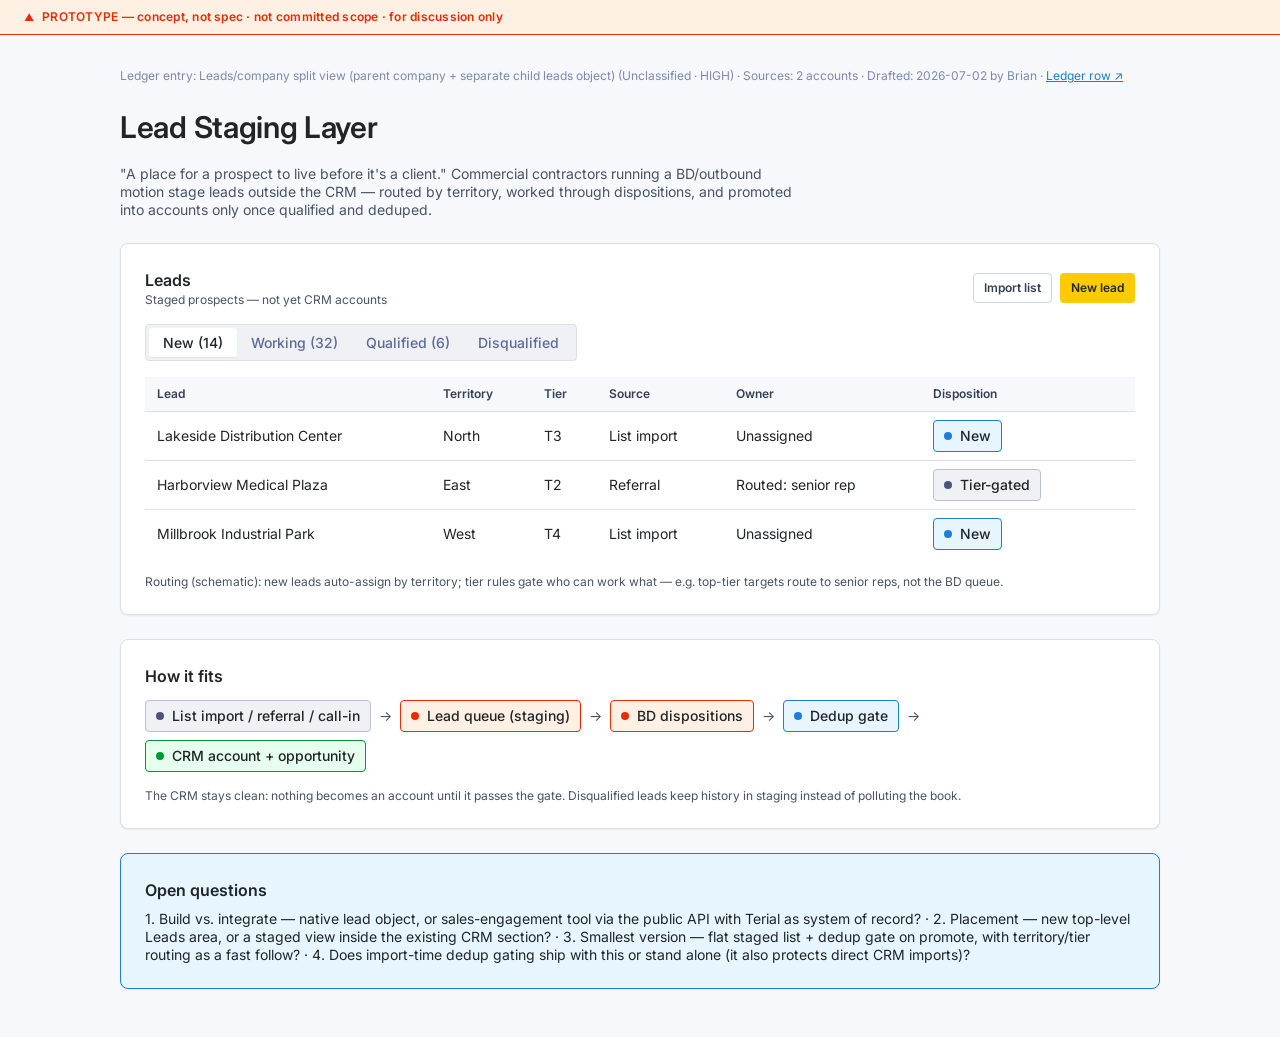
==== prototypes/lead-staging-layer.html @ ba7eb729 "Prototype: Lead staging layer (#150)" ====
<!DOCTYPE html>
<html lang="en">
<head>
  <meta charset="utf-8" />
  <meta name="viewport" content="width=device-width, initial-scale=1" />
  <title>Terial Prototype — Lead Staging Layer</title>
  <link rel="stylesheet" href="../terial-tokens.css" />
  <link rel="stylesheet" href="../workspace.css" />
</head>
<body>

  <div class="proto-banner">PROTOTYPE — concept, not spec · not committed scope · for discussion only</div>

  <div class="proto-page">

    <div class="proto-meta">
      Ledger entry: Leads/company split view (parent company + separate child leads object) (Unclassified · HIGH) ·
      Sources: 2 accounts ·
      Drafted: 2026-07-02 by Brian ·
      <a href="https://app.notion.com/p/36a6517f62da81c68347d7e34c98f6e0" target="_blank" rel="noopener">Ledger row ↗</a>
    </div>

    <h1 class="t-h3">Lead Staging Layer</h1>
    <p class="t-body-md" style="color: var(--color-text-tertiary); max-width: 680px;">
      "A place for a prospect to live before it's a client." Commercial contractors running a
      BD/outbound motion stage leads outside the CRM — routed by territory, worked through
      dispositions, and promoted into accounts only once qualified and deduped.
    </p>

    <!-- Lead queue — the staging surface, shown as a plausible CRM-area screen -->
    <div class="card card-padded" style="margin-top: var(--space-2xl);">
      <div style="display: flex; align-items: center; justify-content: space-between; flex-wrap: wrap; gap: var(--space-sm); margin-bottom: var(--space-xl);">
        <div>
          <div class="t-h5">Leads</div>
          <div class="t-body-sm" style="color: var(--color-text-tertiary);">Staged prospects — not yet CRM accounts</div>
        </div>
        <div style="display: flex; gap: var(--space-sm);">
          <button class="btn btn-secondary btn-sm">Import list</button>
          <button class="btn btn-primary btn-sm">New lead</button>
        </div>
      </div>

      <div class="tab-box" style="margin-bottom: var(--space-xl);">
        <button class="tab-box-item is-active" onclick="queue(this,'newq')">New (14)</button>
        <button class="tab-box-item" onclick="queue(this,'working')">Working (32)</button>
        <button class="tab-box-item" onclick="queue(this,'qualified')">Qualified (6)</button>
        <button class="tab-box-item" onclick="queue(this,'disqualified')">Disqualified</button>
      </div>

      <table class="table">
        <thead><tr><th>Lead</th><th>Territory</th><th>Tier</th><th>Source</th><th>Owner</th><th>Disposition</th><th></th></tr></thead>
        <tbody id="rows"></tbody>
      </table>

      <p class="t-body-sm" style="color: var(--color-text-tertiary); margin: var(--space-xl) 0 0;">
        Routing (schematic): new leads auto-assign by territory; tier rules gate who can work
        what — e.g. top-tier targets route to senior reps, not the BD queue.
      </p>
    </div>

    <!-- Promote flow — the dedup gate. Hidden until a Promote button is clicked. -->
    <div class="card card-padded" id="promoteCard" style="margin-top: var(--space-2xl); display: none; background: var(--color-info-bg); border-color: var(--color-info-fg);">
      <div class="t-h5" style="margin-bottom: var(--space-sm);">Promote to CRM — dedup check</div>
      <p class="t-body-md" style="margin: 0 0 var(--space-xl);">
        Promoting <strong id="promoteName">—</strong>. One possible match found before anything
        touches the CRM:
      </p>
      <table class="table" style="margin-bottom: var(--space-xl);">
        <thead><tr><th>Possible match</th><th>Why flagged</th><th>Existing record</th></tr></thead>
        <tbody>
          <tr>
            <td>Riverton Office Campus LLC</td>
            <td>Same street address · similar name</td>
            <td><span class="badge badge-blue"><span>CRM account since 2024</span></span></td>
          </tr>
        </tbody>
      </table>
      <div style="display: flex; gap: var(--space-sm); flex-wrap: wrap;">
        <button class="btn btn-primary" onclick="closePromote()">Merge into existing account</button>
        <button class="btn btn-secondary" onclick="closePromote()">Create new account + opportunity</button>
        <button class="btn btn-ghost" onclick="closePromote()">Cancel</button>
      </div>
    </div>

    <!-- How it fits — one-line schematic flow -->
    <div class="card card-padded" style="margin-top: var(--space-2xl);">
      <div class="t-h5" style="margin-bottom: var(--space-lg);">How it fits</div>
      <div style="display: flex; flex-wrap: wrap; align-items: center; gap: var(--space-sm);">
        <span class="badge badge-gray"><span>List import / referral / call-in</span></span>
        <span class="t-body-md" style="color: var(--color-text-tertiary);">→</span>
        <span class="badge badge-orange"><span>Lead queue (staging)</span></span>
        <span class="t-body-md" style="color: var(--color-text-tertiary);">→</span>
        <span class="badge badge-orange"><span>BD dispositions</span></span>
        <span class="t-body-md" style="color: var(--color-text-tertiary);">→</span>
        <span class="badge badge-blue"><span>Dedup gate</span></span>
        <span class="t-body-md" style="color: var(--color-text-tertiary);">→</span>
        <span class="badge badge-green"><span>CRM account + opportunity</span></span>
      </div>
      <p class="t-body-sm" style="color: var(--color-text-tertiary); margin: var(--space-xl) 0 0;">
        The CRM stays clean: nothing becomes an account until it passes the gate. Disqualified
        leads keep history in staging instead of polluting the book.
      </p>
    </div>

    <!-- Open questions — the point of the artifact -->
    <div class="card card-padded" style="margin-top: var(--space-2xl); background: var(--color-info-bg); border-color: var(--color-info-fg);">
      <div class="t-h5" style="margin-bottom: var(--space-sm);">Open questions</div>
      <p class="t-body-md" style="margin: 0;">
        1. Build vs. integrate — native lead object, or sales-engagement tool via the public API
        with Terial as system of record? ·
        2. Placement — new top-level Leads area, or a staged view inside the existing CRM section? ·
        3. Smallest version — flat staged list + dedup gate on promote, with territory/tier routing
        as a fast follow? ·
        4. Does import-time dedup gating ship with this or stand alone (it also protects direct
        CRM imports)?
      </p>
    </div>

  </div>

  <script>
    var DATA = {
      newq: [
        ["Lakeside Distribution Center", "North", "T3", "List import", "Unassigned", '<span class="badge badge-blue"><span>New</span></span>', ""],
        ["Harborview Medical Plaza", "East", "T2", "Referral", "Routed: senior rep", '<span class="badge badge-gray"><span>Tier-gated</span></span>', ""],
        ["Millbrook Industrial Park", "West", "T4", "List import", "Unassigned", '<span class="badge badge-blue"><span>New</span></span>', ""]
      ],
      working: [
        ["Summit Business Park", "North", "T3", "List import", "D. Reyes", '<span class="badge badge-orange"><span>Contacted · 2 touches</span></span>', ""],
        ["Cedar Ridge Logistics", "West", "T4", "Cold call", "M. Chen", '<span class="badge badge-orange"><span>Callback 7/10</span></span>', ""],
        ["Fairview Retail Plaza", "East", "T3", "Referral", "D. Reyes", '<span class="badge badge-orange"><span>Left voicemail</span></span>', ""]
      ],
      qualified: [
        ["Riverton Office Campus", "East", "T3", "Referral", "D. Reyes", '<span class="badge badge-green"><span>Qualified</span></span>', '<button class="btn btn-primary btn-sm" onclick="promote(\'Riverton Office Campus\')">Promote to CRM</button>'],
        ["Stonebridge Corporate Center", "North", "T2", "Event", "Senior rep", '<span class="badge badge-green"><span>Qualified</span></span>', '<button class="btn btn-primary btn-sm" onclick="promote(\'Stonebridge Corporate Center\')">Promote to CRM</button>']
      ],
      disqualified: [
        ["Pinehurst Strip Mall", "West", "T4", "List import", "M. Chen", '<span class="badge badge-red"><span>Disqualified · out of footprint</span></span>', ""]
      ]
    };

    function render(key) {
      var tbody = document.getElementById("rows");
      tbody.innerHTML = DATA[key].map(function (r) {
        return "<tr><td>" + r[0] + "</td><td>" + r[1] + "</td><td>" + r[2] + "</td><td>" +
          r[3] + "</td><td>" + r[4] + "</td><td>" + r[5] + "</td><td>" + r[6] + "</td></tr>";
      }).join("");
    }

    function queue(el, key) {
      el.parentElement.querySelectorAll(".tab-box-item").forEach(function (t) { t.classList.remove("is-active"); });
      el.classList.add("is-active");
      closePromote();
      render(key);
    }

    function promote(name) {
      document.getElementById("promoteName").textContent = name;
      var card = document.getElementById("promoteCard");
      card.style.display = "block";
      card.scrollIntoView({ behavior: "smooth", block: "center" });
    }

    function closePromote() {
      document.getElementById("promoteCard").style.display = "none";
    }

    render("newq");
  </script>
</body>
</html>
---- terial-tokens.css ----
/* ============================================================
   Terial Design System — Tokens
   Source: Figma "Product Design reference - George"
   File: OvT8RcesRNvE4taAP6ldP6
   Use: import this file to inherit the Terial visual system.

   VENDORED COPY — canonical source:
   https://h12312315.github.io/terial-ai/terial-tokens.css
   Re-sync from the URL above if the design team updates it.
   Vendored 2026-07-02 (#150 Session 1). Do not hand-edit here;
   workspace-specific styles live in workspace.css.
   ============================================================ */

@import url('https://fonts.googleapis.com/css2?family=Inter:wght@400;500;600;700&display=swap');

:root {
  /* ---------- Brand / Primary (Yellow) ---------- */
  --color-primary-0: #fff9db;
  --color-primary-1: #fff3bf;
  --color-primary-2: #ffec99;
  --color-primary-3: #ffe066;
  --color-primary-4: #ffd43b;
  --color-primary-5: #fcc419;
  --color-primary-6: #ffca00;
  --color-primary-7: #e3b400;
  --color-primary-8: #c69e00;
  --color-primary-9: #a98800;
  --color-primary: var(--color-primary-6);

  /* ---------- Gray scale (cool, slightly blue) ---------- */
  --color-gray-1: #f7f8fb;
  --color-gray-2: #eff1f5;
  --color-gray-3: #dcdfea;
  --color-gray-4: #b9c0d4;
  --color-gray-5: #7d89b0;
  --color-gray-6: #5d6b98;
  --color-gray-7: #4a5578;
  --color-gray-8: #272c4c;
  --color-gray-9: #212529;

  /* ---------- Green ---------- */
  --color-green-0: #e5feee;
  --color-green-1: #d3f9e0;
  --color-green-5: #16b364;
  --color-green-6: #099250;
  --color-green-7: #12b886;
  --color-green-8: #087443;
  --color-green-9: #00963c;

  /* ---------- Blue ---------- */
  --color-blue-0: #e7f5ff;
  --color-blue-1: #d0ebff;
  --color-blue-5: #339af0;
  --color-blue-7: #1c7ed6;
  --color-blue-9: #1864ab;
  --color-blue-dark-6: #155eef;

  /* ---------- Red (Deep Red) ---------- */
  --color-red-0: #ffeaec;
  --color-red-1: #ffd4d8;
  --color-red-7: #c91a25;
  --color-red-8: #b31220;
  --color-red-9: #b31220;

  /* ---------- Tomato / Orange ---------- */
  --color-tomato-0: #fff0e4;
  --color-orange-0: #fff0e4;
  --color-orange-1: #ffe0cc;
  --color-orange-7: #e8590c;
  --color-orange-9: #e62e05;
  --color-orange-dark-6: #e62e05;

  /* ---------- Base ---------- */
  --color-white: #ffffff;
  --color-black: #000000;

  /* ---------- Semantic text ---------- */
  --color-text-primary: var(--color-gray-9);     /* #212529 */
  --color-text-secondary: #344054;
  --color-text-tertiary: #475467;
  --color-text-on-primary: var(--color-gray-9);  /* yellow needs dark text */
  --color-text-disabled: #d0d5dd;

  /* ---------- Semantic background ---------- */
  --color-bg-page: var(--color-gray-1);
  --color-bg-surface: var(--color-white);
  --color-bg-muted: var(--color-gray-2);

  /* ---------- Semantic border ---------- */
  --color-border-default: var(--color-gray-3);
  --color-border-strong: var(--color-gray-4);
  --color-border-secondary-button: #d0d5dd;

  /* ---------- Semantic feedback ---------- */
  --color-success-bg: var(--color-green-0);
  --color-success-fg: var(--color-green-9);
  --color-info-bg: var(--color-blue-0);
  --color-info-fg: var(--color-blue-7);
  --color-danger-bg: var(--color-red-0);
  --color-danger-fg: var(--color-red-8);
  --color-warning-bg: var(--color-tomato-0);
  --color-warning-fg: var(--color-orange-dark-6);

  /* ============================================================
     Typography — Inter
     ============================================================ */
  --font-family-base: 'Inter', -apple-system, BlinkMacSystemFont,
    'Segoe UI', Roboto, sans-serif;

  --font-weight-regular: 400;
  --font-weight-medium: 500;
  --font-weight-semibold: 600;

  /* Title scale */
  --font-h3-size: 30px;     --font-h3-line: 36px;   --font-h3-weight: 600;
  --font-h4-size: 20px;     --font-h4-line: 32px;   --font-h4-weight: 600;
  --font-h5-size: 16px;     --font-h5-line: 24px;   --font-h5-weight: 600;

  /* Body — medium / semibold */
  --font-body-md-semi-size: 14px;  --font-body-md-semi-line: 18px;  --font-body-md-semi-weight: 500;
  --font-body-xl-semi-size: 18px;  --font-body-xl-semi-line: 22px;  --font-body-xl-semi-weight: 500;

  /* Body — regular */
  --font-body-lg-size: 16px; --font-body-lg-line: 20px; --font-body-lg-weight: 400;
  --font-body-md-size: 14px; --font-body-md-line: 18px; --font-body-md-weight: 400;
  --font-body-sm-size: 12px; --font-body-sm-line: 16px; --font-body-sm-weight: 400;

  /* Button */
  --font-button-md-size: 14px; --font-button-md-line: 18px; --font-button-md-weight: 600;
  --font-button-sm-size: 12px; --font-button-sm-line: 16px; --font-button-sm-weight: 600;

  /* ============================================================
     Spacing
     ============================================================ */
  --space-xxs: 2px;
  --space-xs: 4px;
  --space-sm: 8px;
  --space-md: 8px;
  --space-lg: 12px;
  --space-xl: 16px;
  --space-2xl: 24px;
  --space-3xl: 32px;
  --space-6xl: 48px;

  /* ============================================================
     Radius
     ============================================================ */
  --radius-none: 0;
  --radius-sm: 4px;     /* inputs, badges, buttons, cards */
  --radius-md: 8px;
  --radius-lg: 12px;
  --radius-pill: 800px; /* switches */

  /* ============================================================
     Shadows
     ============================================================ */
  --shadow-sm: 0 1px 2px rgba(16, 24, 40, 0.06);
  --shadow-md: 0 16px 32px -12px rgba(7, 26, 110, 0.08); /* Figma "Shadow - Medium" */
  --shadow-lg: 0 24px 48px -12px rgba(7, 26, 110, 0.12);

  /* ============================================================
     Component sizing
     ============================================================ */
  --button-padding-x-lg: 12px;
  --button-padding-y-lg: 8px;
  --button-gap: 8px;

  --input-padding-x: 12px;
  --input-gap: 8px;
  --input-radius: var(--radius-sm);

  --table-cell-padding-x: 12px;
  --table-cell-padding-y: 8px;

  --tab-padding-x: 16px;
  --tab-padding-y: 12px;
  --tab-radius: var(--radius-sm);

  --checkbox-size: 20px;
  --checkbox-radius: var(--radius-sm);

  --switch-width: 40px;
  --switch-height: 20px;
  --switch-circle: 14px;
}

/* ============================================================
   Base reset / page defaults
   ============================================================ */
html {
  -webkit-text-size-adjust: 100%;
  -webkit-font-smoothing: antialiased;
  -moz-osx-font-smoothing: grayscale;
}

body {
  margin: 0;
  font-family: var(--font-family-base);
  font-size: var(--font-body-md-size);
  line-height: var(--font-body-md-line);
  color: var(--color-text-primary);
  background: var(--color-bg-page);
}

/* ============================================================
   Typography helper classes
   ============================================================ */
.t-h3 { font-size: var(--font-h3-size); line-height: var(--font-h3-line); font-weight: var(--font-h3-weight); letter-spacing: -0.01em; }
.t-h4 { font-size: var(--font-h4-size); line-height: var(--font-h4-line); font-weight: var(--font-h4-weight); }
.t-h5 { font-size: var(--font-h5-size); line-height: var(--font-h5-line); font-weight: var(--font-h5-weight); }

.t-body-xl-semi { font-size: var(--font-body-xl-semi-size); line-height: var(--font-body-xl-semi-line); font-weight: var(--font-body-xl-semi-weight); }
.t-body-md-semi { font-size: var(--font-body-md-semi-size); line-height: var(--font-body-md-semi-line); font-weight: var(--font-body-md-semi-weight); }

.t-body-lg { font-size: var(--font-body-lg-size); line-height: var(--font-body-lg-line); font-weight: var(--font-body-lg-weight); }
.t-body-md { font-size: var(--font-body-md-size); line-height: var(--font-body-md-line); font-weight: var(--font-body-md-weight); }
.t-body-sm { font-size: var(--font-body-sm-size); line-height: var(--font-body-sm-line); font-weight: var(--font-body-sm-weight); }

/* ============================================================
   Component classes — copy these into prototypes
   ============================================================ */

/* Buttons */
.btn {
  display: inline-flex;
  align-items: center;
  gap: var(--button-gap);
  padding: var(--button-padding-y-lg) var(--button-padding-x-lg);
  font-family: var(--font-family-base);
  font-size: var(--font-button-md-size);
  line-height: var(--font-button-md-line);
  font-weight: var(--font-button-md-weight);
  border-radius: var(--radius-sm);
  border: 1px solid transparent;
  cursor: pointer;
  transition: filter 0.15s ease, background 0.15s ease;
  white-space: nowrap;
}
.btn:hover { filter: brightness(0.96); }
.btn:active { filter: brightness(0.92); }

.btn-primary {
  background: var(--color-primary-6);
  color: var(--color-text-on-primary);
}
.btn-secondary {
  background: var(--color-white);
  color: var(--color-text-secondary);
  border-color: var(--color-border-secondary-button);
}
.btn-dark {
  background: var(--color-gray-9);
  color: var(--color-white);
}
.btn-ghost {
  background: transparent;
  color: var(--color-text-secondary);
  border-color: transparent;
}
.btn-ghost:hover { background: var(--color-gray-2); }

.btn-sm {
  padding: 6px 10px;
  font-size: var(--font-button-sm-size);
  line-height: var(--font-button-sm-line);
}

/* Badges */
.badge {
  display: inline-flex;
  align-items: center;
  gap: var(--space-sm);
  padding: 6px 10px;
  border: 1px solid;
  border-radius: var(--radius-sm);
  font-size: var(--font-body-md-semi-size);
  line-height: var(--font-body-md-semi-line);
  font-weight: var(--font-body-md-semi-weight);
  color: var(--color-text-primary);
}
.badge::before {
  content: "";
  display: block;
  width: 8px; height: 8px;
  border-radius: 50%;
  background: currentColor;
}
.badge-green   { background: var(--color-success-bg); border-color: var(--color-success-fg); color: var(--color-success-fg); }
.badge-blue    { background: var(--color-info-bg);    border-color: var(--color-info-fg);    color: var(--color-info-fg); }
.badge-red     { background: var(--color-danger-bg);  border-color: var(--color-danger-fg);  color: var(--color-danger-fg); }
.badge-orange  { background: var(--color-warning-bg); border-color: var(--color-warning-fg); color: var(--color-warning-fg); }
.badge-gray    { background: var(--color-gray-2);     border-color: var(--color-gray-4);     color: var(--color-gray-7); }

/* Badge text uses currentColor for the dot, but body text should be dark */
.badge > span { color: var(--color-text-primary); }

/* Cards */
.card {
  background: var(--color-bg-surface);
  border: 1px solid var(--color-border-default);
  border-radius: var(--radius-md);
  box-shadow: var(--shadow-sm);
}
.card-padded { padding: var(--space-2xl); }

/* Inputs */
.input {
  display: block;
  width: 100%;
  box-sizing: border-box;
  padding: var(--button-padding-y-lg) var(--input-padding-x);
  font-family: var(--font-family-base);
  font-size: var(--font-body-md-size);
  line-height: var(--font-body-md-line);
  color: var(--color-text-primary);
  background: var(--color-white);
  border: 1px solid var(--color-border-default);
  border-radius: var(--input-radius);
  outline: none;
  transition: border-color 0.15s ease, box-shadow 0.15s ease;
}
.input::placeholder { color: var(--color-gray-5); }
.input:focus {
  border-color: var(--color-blue-7);
  box-shadow: 0 0 0 3px rgba(28, 126, 214, 0.15);
}

.label {
  display: block;
  margin-bottom: var(--space-xs);
  font-size: var(--font-body-md-size);
  line-height: var(--font-body-md-line);
  font-weight: var(--font-weight-medium);
  color: var(--color-text-secondary);
}

/* Tabs */
.tabs {
  display: flex;
  gap: 0;
  border-bottom: 1px solid var(--color-border-default);
}
.tab {
  padding: var(--tab-padding-y) var(--tab-padding-x);
  font-family: var(--font-family-base);
  font-size: var(--font-button-md-size);
  line-height: var(--font-button-md-line);
  font-weight: var(--font-button-md-weight);
  color: var(--color-gray-6);
  background: transparent;
  border: none;
  border-bottom: 2px solid transparent;
  cursor: pointer;
  margin-bottom: -1px;
}
.tab:hover { color: var(--color-text-primary); }
.tab.is-active {
  color: var(--color-text-primary);
  border-bottom-color: var(--color-primary-6);
}

/* Tab Box */
.tab-box {
  display: inline-flex;
  padding: 3px;
  background: var(--color-gray-2);
  border: 1px solid var(--color-border-default);
  border-radius: var(--radius-sm);
}
.tab-box-item {
  padding: 6px 14px;
  font-family: var(--font-family-base);
  font-size: var(--font-body-md-size);
  font-weight: var(--font-weight-medium);
  color: var(--color-gray-6);
  background: none;
  border: none;
  border-radius: 3px;
  cursor: pointer;
  display: inline-flex;
  align-items: center;
  gap: 6px;
}
.tab-box-item:hover {
  color: var(--color-text-secondary);
}
.tab-box-item.is-active {
  background: var(--color-white);
  color: var(--color-text-primary);
  box-shadow: var(--shadow-sm);
}

/* Breadcrumb */
.breadcrumb {
  display: flex;
  align-items: center;
  gap: 6px;
  font-size: var(--font-body-sm-size);
  color: var(--color-text-tertiary);
}
.breadcrumb a {
  color: var(--color-blue-7);
  text-decoration: underline;
  cursor: pointer;
}
.breadcrumb a:hover {
  color: var(--color-blue-8, #1a56db);
}
.breadcrumb-sep {
  color: var(--color-text-tertiary);
  display: inline-flex;
  align-items: center;
}
.breadcrumb > span:last-child {
  color: var(--color-text-secondary);
  font-weight: var(--font-weight-medium);
}
.breadcrumb-chevron .breadcrumb-sep {
  color: var(--color-gray-4);
}

/* Table */
.table {
  width: 100%;
  border-collapse: collapse;
  background: var(--color-white);
  font-size: var(--font-body-md-size);
}
.table th, .table td {
  padding: var(--table-cell-padding-y) var(--table-cell-padding-x);
  text-align: left;
  border-bottom: 1px solid var(--color-border-default);
}
.table th {
  font-weight: var(--font-weight-semibold);
  color: var(--color-text-secondary);
  background: var(--color-gray-1);
  font-size: var(--font-body-sm-size);
  text-transform: none;
}
.table tr:last-child td { border-bottom: none; }

/* Switch */
.switch {
  position: relative;
  display: inline-block;
  width: var(--switch-width);
  height: var(--switch-height);
}
.switch input { display: none; }
.switch-track {
  position: absolute; inset: 0;
  background: var(--color-gray-2);
  border: 1px solid var(--color-gray-3);
  border-radius: var(--radius-pill);
  transition: background 0.2s ease;
}
.switch-thumb {
  position: absolute;
  top: 50%; left: 3px;
  transform: translateY(-50%);
  width: var(--switch-circle); height: var(--switch-circle);
  background: var(--color-white);
  border-radius: 50%;
  box-shadow: 0 1px 2px rgba(16,24,40,0.2);
  transition: left 0.2s ease;
}
.switch input:checked + .switch-track { background: var(--color-primary-6); border-color: var(--color-primary-6); }
.switch input:checked + .switch-track + .switch-thumb { left: calc(var(--switch-width) - var(--switch-circle) - 3px); }

/* Checkbox */
.checkbox {
  appearance: none;
  -webkit-appearance: none;
  width: var(--checkbox-size);
  height: var(--checkbox-size);
  border: 1px solid var(--color-gray-4);
  border-radius: var(--checkbox-radius);
  background: var(--color-white);
  cursor: pointer;
  position: relative;
  vertical-align: middle;
}
.checkbox:checked {
  background: var(--color-gray-9);
  border-color: var(--color-gray-9);
}
.checkbox:checked::after {
  content: "";
  position: absolute;
  left: 6px; top: 2px;
  width: 5px; height: 10px;
  border: solid var(--color-white);
  border-width: 0 2px 2px 0;
  transform: rotate(45deg);
}
---- workspace.css ----
/* ============================================================
   Terial Prototype Workspace — shell + shared prototype chrome
   (Layout only. All visual tokens come from terial-tokens.css.)
   ============================================================ */

/* ---------- Workspace shell (index.html) ---------- */
.ws-layout {
  display: flex;
  height: 100vh;
  overflow: hidden;
}

.ws-sidebar {
  width: 248px;
  flex-shrink: 0;
  display: flex;
  flex-direction: column;
  background: var(--color-bg-surface);
  border-right: 1px solid var(--color-border-default);
}

.ws-brand {
  display: flex;
  align-items: center;
  gap: var(--space-sm);
  padding: var(--space-xl);
  border-bottom: 1px solid var(--color-border-default);
}
.ws-brand-mark {
  width: 28px; height: 28px;
  display: inline-flex;
  align-items: center;
  justify-content: center;
  background: var(--color-primary-6);
  color: var(--color-gray-9);
  border-radius: var(--radius-sm);
  font-weight: var(--font-weight-semibold);
  font-size: 15px;
}
.ws-brand-name { font-weight: var(--font-weight-semibold); font-size: var(--font-h5-size); }
.ws-brand-name span { color: var(--color-gray-5); font-weight: var(--font-weight-regular); }

.ws-nav {
  flex: 1;
  overflow-y: auto;
  padding: var(--space-lg) var(--space-sm);
}
.ws-nav details { margin-bottom: var(--space-xs); }
.ws-nav summary {
  cursor: pointer;
  list-style: none;
  padding: 6px 10px;
  border-radius: var(--radius-sm);
  font-size: var(--font-body-md-size);
  font-weight: var(--font-weight-semibold);
  color: var(--color-text-secondary);
  user-select: none;
}
.ws-nav summary::before { content: "▸ "; color: var(--color-gray-4); }
.ws-nav details[open] > summary::before { content: "▾ "; }
.ws-nav summary:hover { background: var(--color-gray-2); }
.ws-nav a {
  display: block;
  padding: 5px 10px 5px 26px;
  border-radius: var(--radius-sm);
  font-size: var(--font-body-md-size);
  color: var(--color-gray-6);
  text-decoration: none;
}
.ws-nav a:hover { background: var(--color-gray-2); color: var(--color-text-primary); }
.ws-nav a.is-active {
  background: var(--color-primary-0);
  color: var(--color-text-primary);
  font-weight: var(--font-weight-medium);
}
.ws-nav-empty {
  padding: 5px 10px 5px 26px;
  font-size: var(--font-body-sm-size);
  color: var(--color-gray-4);
  font-style: italic;
}

.ws-footer {
  padding: var(--space-lg) var(--space-xl);
  border-top: 1px solid var(--color-border-default);
  font-size: var(--font-body-sm-size);
  color: var(--color-gray-5);
}

.ws-main { flex: 1; display: flex; flex-direction: column; min-width: 0; }

.ws-topbar {
  display: flex;
  align-items: center;
  justify-content: space-between;
  gap: var(--space-xl);
  padding: var(--space-lg) var(--space-2xl);
  background: var(--color-bg-surface);
  border-bottom: 1px solid var(--color-border-default);
}
.ws-crumb { font-size: var(--font-body-md-size); color: var(--color-text-tertiary); }
.ws-crumb strong { color: var(--color-text-primary); font-weight: var(--font-weight-semibold); }
.ws-open-tab {
  font-size: var(--font-body-sm-size);
  color: var(--color-blue-7);
  text-decoration: none;
  white-space: nowrap;
}
.ws-open-tab:hover { text-decoration: underline; }

.ws-frame { flex: 1; border: none; width: 100%; background: var(--color-bg-page); }

/* ---------- Shared prototype chrome (every prototype page) ---------- */

/* Mandatory banner — every prototype carries this. Hard rule (#150). */
.proto-banner {
  display: flex;
  align-items: center;
  gap: var(--space-sm);
  padding: var(--space-sm) var(--space-2xl);
  background: var(--color-warning-bg);
  border-bottom: 1px solid var(--color-warning-fg);
  color: var(--color-warning-fg);
  font-size: var(--font-body-sm-size);
  font-weight: var(--font-weight-semibold);
  letter-spacing: 0.02em;
}
.proto-banner::before { content: "▲"; font-size: 10px; }

.proto-page {
  max-width: 1040px;
  margin: 0 auto;
  padding: var(--space-3xl) var(--space-2xl) var(--space-6xl);
}
.proto-meta {
  margin-bottom: var(--space-2xl);
  font-size: var(--font-body-sm-size);
  color: var(--color-gray-5);
}
.proto-meta a { color: var(--color-blue-7); }
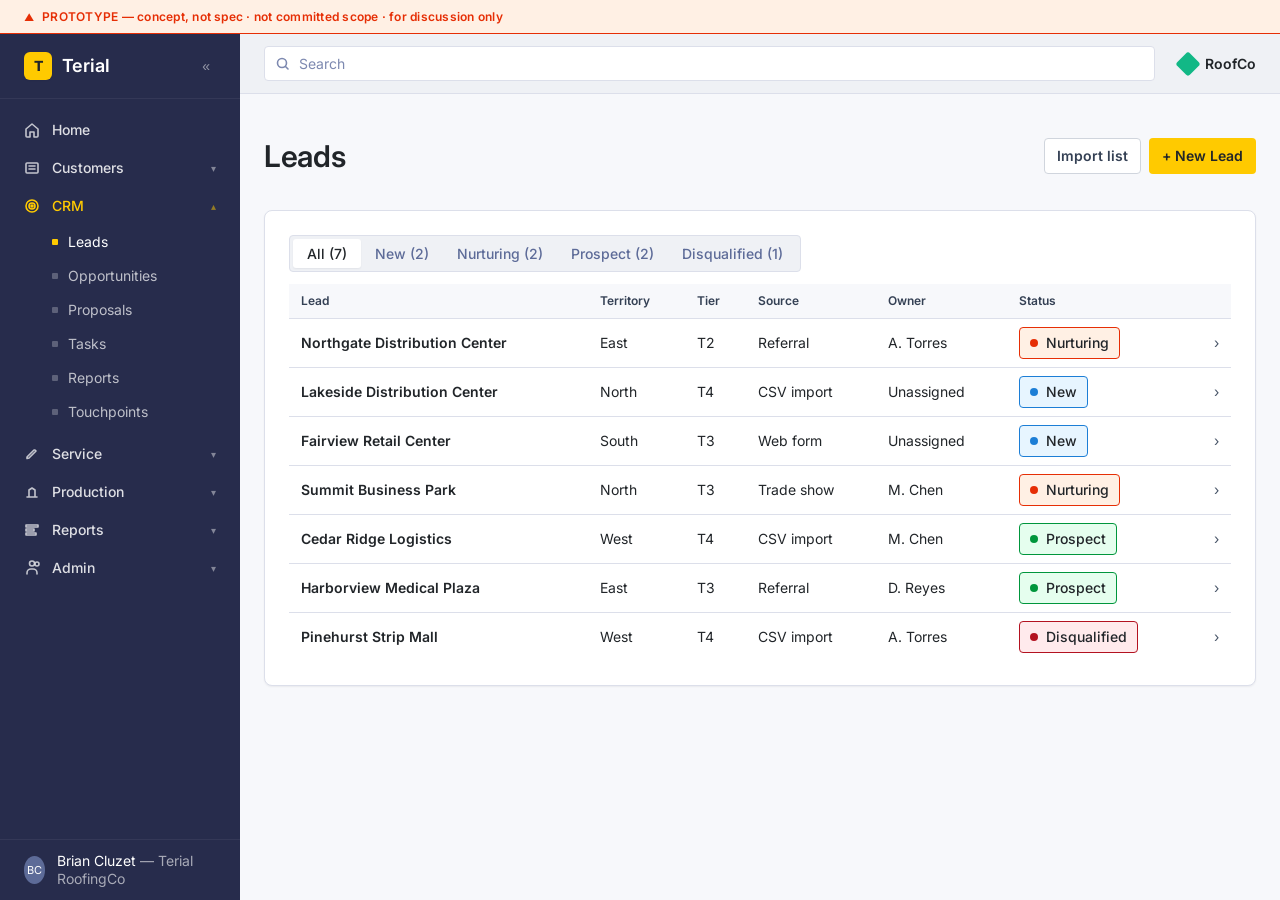
==== commit d4ee596f: "Lead-staging: map fields to Terial schema, native statuses, Notes (#150)" ====
--- a/prototypes/lead-staging-layer.html
+++ b/prototypes/lead-staging-layer.html
@@ -3,169 +3,704 @@
 <head>
   <meta charset="utf-8" />
   <meta name="viewport" content="width=device-width, initial-scale=1" />
+  <!-- Built from _template-app.html (app-shell template). Chrome is
+       vendored from George's canon — do not modify beyond nav active
+       states. Concept: lead staging layer (Ledger: Leads/company
+       split view). Rebuilt in-shell 2026-07-02. -->
   <title>Terial Prototype — Lead Staging Layer</title>
   <link rel="stylesheet" href="../terial-tokens.css" />
-  <link rel="stylesheet" href="../workspace.css" />
+  <link rel="stylesheet" href="../appshell.css" />
+  <script src="../appshell.js" defer></script>
 </head>
 <body>
 
+  <!-- MANDATORY on every prototype. Hard rule (#150): prevents a
+       concept sketch being read as committed scope. Do not remove. -->
   <div class="proto-banner">PROTOTYPE — concept, not spec · not committed scope · for discussion only</div>
 
-  <div class="proto-page">
-
-    <div class="proto-meta">
-      Ledger entry: Leads/company split view (parent company + separate child leads object) (Unclassified · HIGH) ·
-      Sources: 2 accounts ·
-      Drafted: 2026-07-02 by Brian ·
-      <a href="https://app.notion.com/p/36a6517f62da81c68347d7e34c98f6e0" target="_blank" rel="noopener">Ledger row ↗</a>
+  <!-- ============================================================ -->
+  <!-- App sidebar — George's markup verbatim (crm-ai-1 + the      -->
+  <!-- Reports section from bi-4). ACTIVE-STATE HOW-TO:            -->
+  <!--   section: add class "is-section-active" to the .nav-row,   -->
+  <!--     remove style="display:none" from its .nav-children,     -->
+  <!--     and flip its caret to ▴                                 -->
+  <!--   sub-item: add class "is-active" to the .nav-child         -->
+  <!-- appshell.js makes every row with children expandable.       -->
+  <!-- ============================================================ -->
+  <aside class="app-sidebar">
+    <div class="app-brand">
+      <div class="mark">
+        <div class="glyph">T</div>
+        <div class="name">Terial</div>
+      </div>
+      <button class="collapse" title="Collapse">«</button>
     </div>
 
-    <h1 class="t-h3">Lead Staging Layer</h1>
-    <p class="t-body-md" style="color: var(--color-text-tertiary); max-width: 680px;">
-      "A place for a prospect to live before it's a client." Commercial contractors running a
-      BD/outbound motion stage leads outside the CRM — routed by territory, worked through
-      dispositions, and promoted into accounts only once qualified and deduped.
-    </p>
-
-    <!-- Lead queue — the staging surface, shown as a plausible CRM-area screen -->
-    <div class="card card-padded" style="margin-top: var(--space-2xl);">
-      <div style="display: flex; align-items: center; justify-content: space-between; flex-wrap: wrap; gap: var(--space-sm); margin-bottom: var(--space-xl);">
-        <div>
-          <div class="t-h5">Leads</div>
-          <div class="t-body-sm" style="color: var(--color-text-tertiary);">Staged prospects — not yet CRM accounts</div>
+    <nav class="app-nav">
+      <div class="nav-row">
+        <span class="icon"><svg viewBox="0 0 16 16"><path d="M2 7l6-5 6 5v7a1 1 0 0 1-1 1h-3v-5H6v5H3a1 1 0 0 1-1-1z"/></svg></span>
+        Home
+      </div>
+
+      <div class="nav-row">
+        <span class="icon"><svg viewBox="0 0 16 16"><rect x="2" y="3" width="12" height="10" rx="1"/><path d="M5 6h6M5 9h6"/></svg></span>
+        Customers
+        <span class="caret">▾</span>
+      </div>
+
+      <div class="nav-row is-section-active" id="nav-crm-toggle">
+        <span class="icon"><svg viewBox="0 0 16 16"><circle cx="8" cy="8" r="6"/><circle cx="8" cy="8" r="3"/><circle cx="8" cy="8" r="1" fill="currentColor"/></svg></span>
+        CRM
+        <span class="caret" id="crm-caret">▴</span>
+      </div>
+      <div class="nav-children" id="nav-crm-children">
+        <div class="nav-child is-active">Leads</div>
+        <div class="nav-child">Opportunities</div>
+        <div class="nav-child">Proposals</div>
+        <div class="nav-child">Tasks</div>
+        <div class="nav-child">Reports</div>
+        <div class="nav-child">Touchpoints</div>
+      </div>
+
+      <div class="nav-row">
+        <span class="icon"><svg viewBox="0 0 16 16"><path d="M11 4l1 1-7 7-2 .5L3 11l7-7z"/></svg></span>
+        Service
+        <span class="caret">▾</span>
+      </div>
+      <div class="nav-row">
+        <span class="icon"><svg viewBox="0 0 16 16"><path d="M3 13h10M5 13V6l3-2 3 2v7"/></svg></span>
+        Production
+        <span class="caret">▾</span>
+      </div>
+
+      <div class="nav-row" id="nav-reports-toggle">
+        <span class="icon"><svg viewBox="0 0 16 16"><path d="M2 3h12v2H2zM2 7h8v2H2zM2 11h10v2H2z"/></svg></span>
+        Reports
+        <span class="caret" id="reports-caret">▾</span>
+      </div>
+      <div class="nav-children" id="nav-reports-children" style="display:none;">
+        <div class="nav-child">Custom reports</div>
+        <div class="nav-child">Custom charts</div>
+        <div class="nav-child">Custom dashboards</div>
+      </div>
+
+      <div class="nav-row" id="nav-admin-toggle">
+        <span class="icon"><svg viewBox="0 0 16 16"><path d="M8 1a2.5 2.5 0 0 0 0 5 2.5 2.5 0 0 0 0-5zM3 14v-1a4 4 0 0 1 4-4h2a4 4 0 0 1 4 4v1"/><circle cx="13" cy="4" r="2"/></svg></span>
+        Admin
+        <span class="caret" id="admin-caret">▾</span>
+      </div>
+      <div class="nav-children" id="nav-admin-children" style="display:none;">
+        <div class="nav-child" data-page="users">Users</div>
+        <div class="nav-child" data-page="roles">Roles</div>
+        <div class="nav-child" data-page="templates">Templates</div>
+        <div class="nav-child" data-page="integrations">Integrations</div>
+      </div>
+    </nav>
+
+    <!-- User footer — adapted from George's ("George Chang (Designer)") -->
+    <div class="app-user">
+      <div class="avatar">BC</div>
+      <div>Brian Cluzet <span style="opacity:0.6;">— Terial RoofingCo</span></div>
+    </div>
+  </aside>
+
+  <!-- ============================================================ -->
+  <!-- App main -->
+  <!-- ============================================================ -->
+  <main class="app-main">
+
+    <!-- Topbar — George's markup VERBATIM (global omnisearch +
+         RoofCo customer logo). Demo data inside the dropdown is
+         George's fictional RoofCo dataset — leave as-is. -->
+    <div class="app-topbar">
+      <div class="top-search" id="omnisearch-wrap">
+        <svg class="search-icon" viewBox="0 0 14 14" fill="none" stroke="currentColor" stroke-width="1.6" stroke-linecap="round" stroke-linejoin="round">
+          <circle cx="6" cy="6" r="4.5"/>
+          <path d="M9.5 9.5L12 12"/>
+        </svg>
+        <button type="button" class="search-clear" id="omnisearch-clear" title="Clear search">×</button>
+        <input type="text" placeholder="Search" id="omnisearch-input" autocomplete="off" />
+        <div class="omnisearch-dropdown" id="omnisearch-dropdown">
+          <div class="omni-recent-bar" id="omni-recent-bar">
+            <span class="omni-recent-label">Recent:</span>
+            <span class="omni-pill" data-keyword="toland gas"><svg viewBox="0 0 14 14" fill="none" stroke="currentColor" stroke-width="1.6" stroke-linecap="round" stroke-linejoin="round"><circle cx="6" cy="6" r="4"/><path d="M9.5 9.5L12 12"/></svg>toland gas</span>
+            <span class="omni-pill" data-keyword="neuehouse"><svg viewBox="0 0 14 14" fill="none" stroke="currentColor" stroke-width="1.6" stroke-linecap="round" stroke-linejoin="round"><circle cx="6" cy="6" r="4"/><path d="M9.5 9.5L12 12"/></svg>neuehouse</span>
+            <span class="omni-pill" data-keyword="preventative maintenance"><svg viewBox="0 0 14 14" fill="none" stroke="currentColor" stroke-width="1.6" stroke-linecap="round" stroke-linejoin="round"><circle cx="6" cy="6" r="4"/><path d="M9.5 9.5L12 12"/></svg>preventative maintenance</span>
+            <span class="omni-pill" data-keyword="sheri li"><svg viewBox="0 0 14 14" fill="none" stroke="currentColor" stroke-width="1.6" stroke-linecap="round" stroke-linejoin="round"><circle cx="6" cy="6" r="4"/><path d="M9.5 9.5L12 12"/></svg>sheri li</span>
+            <span class="omni-pill" data-keyword="sutter project"><svg viewBox="0 0 14 14" fill="none" stroke="currentColor" stroke-width="1.6" stroke-linecap="round" stroke-linejoin="round"><circle cx="6" cy="6" r="4"/><path d="M9.5 9.5L12 12"/></svg>sutter project</span>
+            <span class="omni-pill" data-keyword="hebron mobil"><svg viewBox="0 0 14 14" fill="none" stroke="currentColor" stroke-width="1.6" stroke-linecap="round" stroke-linejoin="round"><circle cx="6" cy="6" r="4"/><path d="M9.5 9.5L12 12"/></svg>hebron mobil</span>
+            <span class="omni-pill" data-keyword="nyc inv"><svg viewBox="0 0 14 14" fill="none" stroke="currentColor" stroke-width="1.6" stroke-linecap="round" stroke-linejoin="round"><circle cx="6" cy="6" r="4"/><path d="M9.5 9.5L12 12"/></svg>nyc inv</span>
+            <span class="omni-pill" data-keyword="car dealership"><svg viewBox="0 0 14 14" fill="none" stroke="currentColor" stroke-width="1.6" stroke-linecap="round" stroke-linejoin="round"><circle cx="6" cy="6" r="4"/><path d="M9.5 9.5L12 12"/></svg>car dealership</span>
+          </div>
+          <div class="omnisearch-body">
+          <div class="omnisearch-tabs" id="omnisearch-tabs">
+            <button type="button" class="omnisearch-tab is-active" data-omni-tab="companies">
+              <svg viewBox="0 0 14 14" fill="none" stroke="currentColor" stroke-width="1.5" stroke-linecap="round" stroke-linejoin="round"><rect x="2" y="3" width="10" height="9"/><path d="M4 6h2M4 8h2M8 6h2M8 8h2M6 12v-2h2v2"/></svg>
+              Companies
+            </button>
+            <button type="button" class="omnisearch-tab" data-omni-tab="contacts">
+              <svg viewBox="0 0 14 14" fill="none" stroke="currentColor" stroke-width="1.5" stroke-linecap="round" stroke-linejoin="round"><circle cx="7" cy="5" r="2.5"/><path d="M2.5 12c.8-2.2 2.6-3.3 4.5-3.3s3.7 1.1 4.5 3.3"/></svg>
+              Contacts
+            </button>
+            <button type="button" class="omnisearch-tab" data-omni-tab="properties">
+              <svg viewBox="0 0 14 14" fill="none" stroke="currentColor" stroke-width="1.5" stroke-linecap="round" stroke-linejoin="round"><path d="M2 12V6l5-3 5 3v6"/><path d="M5 12V8h4v4"/></svg>
+              Properties
+            </button>
+            <button type="button" class="omnisearch-tab" data-omni-tab="opportunities">
+              <svg viewBox="0 0 14 14" fill="none" stroke="currentColor" stroke-width="1.5" stroke-linecap="round" stroke-linejoin="round"><circle cx="7" cy="7" r="5.5"/><circle cx="7" cy="7" r="3"/><circle cx="7" cy="7" r="0.8" fill="currentColor"/></svg>
+              CRM Opportunities
+            </button>
+            <button type="button" class="omnisearch-tab" data-omni-tab="tickets">
+              <svg viewBox="0 0 14 14" fill="none" stroke="currentColor" stroke-width="1.5" stroke-linecap="round" stroke-linejoin="round"><path d="M2 5a1 1 0 0 1 1-1h8a1 1 0 0 1 1 1v1a1 1 0 0 0 0 2v1a1 1 0 0 1-1 1H3a1 1 0 0 1-1-1V8a1 1 0 0 0 0-2V5z"/></svg>
+              Tickets
+            </button>
+            <button type="button" class="omnisearch-tab" data-omni-tab="projects">
+              <svg viewBox="0 0 14 14" fill="none" stroke="currentColor" stroke-width="1.5" stroke-linecap="round" stroke-linejoin="round"><path d="M2 4h10v8H2z"/><path d="M5 4V2h4v2"/></svg>
+              Projects
+            </button>
+            <button type="button" class="omnisearch-tab" data-omni-tab="invoices">
+              <svg viewBox="0 0 14 14" fill="none" stroke="currentColor" stroke-width="1.5" stroke-linecap="round" stroke-linejoin="round"><path d="M3 2h8v10l-2-1-2 1-2-1-2 1V2z"/></svg>
+              Invoices
+            </button>
+          </div>
+          <div class="omnisearch-panels" id="omnisearch-panels">
+            <div class="omni-loading">
+              <div class="omni-spinner"></div>
+              <div>Loading...</div>
+            </div>
+            <!-- Companies -->
+            <div class="omni-panel is-active" data-omni-panel="companies">
+              <div class="omni-header-row">
+                <div class="omni-col-header">Companies <a class="view-all">(view all)</a></div>
+                <a class="omni-new">+ New Company</a>
+              </div>
+              <div class="omni-item">
+                <div class="omni-title"><svg class="omni-icon" viewBox="0 0 14 14" fill="none" stroke="currentColor" stroke-width="1.4" stroke-linecap="round" stroke-linejoin="round"><rect x="2" y="3" width="10" height="9"/><path d="M4 6h2M4 8h2M8 6h2M8 8h2M6 12v-2h2v2"/></svg>Toland Gas Stations</div>
+                <div class="omni-sub">840 Middle Tpke E, Manchester, CT, 06040</div>
+              </div>
+              <div class="omni-item">
+                <div class="omni-title"><svg class="omni-icon" viewBox="0 0 14 14" fill="none" stroke="currentColor" stroke-width="1.4" stroke-linecap="round" stroke-linejoin="round"><rect x="2" y="3" width="10" height="9"/><path d="M4 6h2M4 8h2M8 6h2M8 8h2M6 12v-2h2v2"/></svg>Mega Property Manager</div>
+                <div class="omni-sub">628 Hebron Ave, Floor 1, Glastonbury, CT, 06103</div>
+              </div>
+              <div class="omni-item">
+                <div class="omni-title"><svg class="omni-icon" viewBox="0 0 14 14" fill="none" stroke="currentColor" stroke-width="1.4" stroke-linecap="round" stroke-linejoin="round"><rect x="2" y="3" width="10" height="9"/><path d="M4 6h2M4 8h2M8 6h2M8 8h2M6 12v-2h2v2"/></svg>New Hampshire Department of Education</div>
+                <div class="omni-sub">25 Hall Street, Concord, NH, 03301</div>
+              </div>
+              <div class="omni-item">
+                <div class="omni-title"><svg class="omni-icon" viewBox="0 0 14 14" fill="none" stroke="currentColor" stroke-width="1.4" stroke-linecap="round" stroke-linejoin="round"><rect x="2" y="3" width="10" height="9"/><path d="M4 6h2M4 8h2M8 6h2M8 8h2M6 12v-2h2v2"/></svg>Giza Tours Inc</div>
+              </div>
+              <div class="omni-item">
+                <div class="omni-title"><svg class="omni-icon" viewBox="0 0 14 14" fill="none" stroke="currentColor" stroke-width="1.4" stroke-linecap="round" stroke-linejoin="round"><rect x="2" y="3" width="10" height="9"/><path d="M4 6h2M4 8h2M8 6h2M8 8h2M6 12v-2h2v2"/></svg>Car Dealerships of Central CT</div>
+                <div class="omni-sub">351 Farmington Ave, Hartford, CT, 06105</div>
+              </div>
+              <div class="omni-item">
+                <div class="omni-title"><svg class="omni-icon" viewBox="0 0 14 14" fill="none" stroke="currentColor" stroke-width="1.4" stroke-linecap="round" stroke-linejoin="round"><rect x="2" y="3" width="10" height="9"/><path d="M4 6h2M4 8h2M8 6h2M8 8h2M6 12v-2h2v2"/></svg>CT Storage Units</div>
+                <div class="omni-sub">440 Asylum St, Hartford, CT, 06103</div>
+              </div>
+              <div class="omni-item">
+                <div class="omni-title"><svg class="omni-icon" viewBox="0 0 14 14" fill="none" stroke="currentColor" stroke-width="1.4" stroke-linecap="round" stroke-linejoin="round"><rect x="2" y="3" width="10" height="9"/><path d="M4 6h2M4 8h2M8 6h2M8 8h2M6 12v-2h2v2"/></svg>Neuehouse Union Square</div>
+                <div class="omni-sub">Neuehouse Union Square, New York, NY</div>
+              </div>
+              <div class="omni-item">
+                <div class="omni-title"><svg class="omni-icon" viewBox="0 0 14 14" fill="none" stroke="currentColor" stroke-width="1.4" stroke-linecap="round" stroke-linejoin="round"><rect x="2" y="3" width="10" height="9"/><path d="M4 6h2M4 8h2M8 6h2M8 8h2M6 12v-2h2v2"/></svg>Bloomfield EZ Self Storage</div>
+                <div class="omni-sub">120 Blue Hills Ave, Bloomfield, CT, 06002</div>
+              </div>
+              <div class="omni-item">
+                <div class="omni-title"><svg class="omni-icon" viewBox="0 0 14 14" fill="none" stroke="currentColor" stroke-width="1.4" stroke-linecap="round" stroke-linejoin="round"><rect x="2" y="3" width="10" height="9"/><path d="M4 6h2M4 8h2M8 6h2M8 8h2M6 12v-2h2v2"/></svg>Domain Properties</div>
+                <div class="omni-sub">1133 Manhattan Ave, New York, NY, 10005</div>
+              </div>
+              <div class="omni-item">
+                <div class="omni-title"><svg class="omni-icon" viewBox="0 0 14 14" fill="none" stroke="currentColor" stroke-width="1.4" stroke-linecap="round" stroke-linejoin="round"><rect x="2" y="3" width="10" height="9"/><path d="M4 6h2M4 8h2M8 6h2M8 8h2M6 12v-2h2v2"/></svg>ABC Architectural Builders</div>
+                <div class="omni-sub">45 Tradeshow Blvd, Stamford, CT, 06902</div>
+              </div>
+            </div>
+
+            <!-- Contacts -->
+            <div class="omni-panel" data-omni-panel="contacts">
+              <div class="omni-header-row">
+                <div class="omni-col-header">Contacts <a class="view-all">(view all)</a></div>
+                <a class="omni-new">+ New Contact</a>
+              </div>
+              <div class="omni-item">
+                <div class="omni-title"><svg class="omni-icon" viewBox="0 0 14 14" fill="none" stroke="currentColor" stroke-width="1.4" stroke-linecap="round" stroke-linejoin="round"><circle cx="7" cy="5" r="2.5"/><path d="M2.5 12c.8-2.2 2.6-3.3 4.5-3.3s3.7 1.1 4.5 3.3"/></svg>Sheri Li <span class="omni-meta-inline">Facilities</span></div>
+                <div class="omni-sub">Toland Gas Stations · sheri.li@tolland-gas.com · 860-228-8000</div>
+              </div>
+              <div class="omni-item">
+                <div class="omni-title"><svg class="omni-icon" viewBox="0 0 14 14" fill="none" stroke="currentColor" stroke-width="1.4" stroke-linecap="round" stroke-linejoin="round"><circle cx="7" cy="5" r="2.5"/><path d="M2.5 12c.8-2.2 2.6-3.3 4.5-3.3s3.7 1.1 4.5 3.3"/></svg>Julia Ricklis <span class="omni-meta-inline">Facilities</span></div>
+                <div class="omni-sub">Toland Gas Stations · julia.ricklis@tolland-gas.com · 860-365-5000</div>
+              </div>
+              <div class="omni-item">
+                <div class="omni-title"><svg class="omni-icon" viewBox="0 0 14 14" fill="none" stroke="currentColor" stroke-width="1.4" stroke-linecap="round" stroke-linejoin="round"><circle cx="7" cy="5" r="2.5"/><path d="M2.5 12c.8-2.2 2.6-3.3 4.5-3.3s3.7 1.1 4.5 3.3"/></svg>Pat Propmanager <span class="omni-meta-inline">Property Manager</span></div>
+                <div class="omni-sub">Mega Property Manager · pat.propmanager@mega-property.com · 860-555-5555</div>
+              </div>
+              <div class="omni-item">
+                <div class="omni-title"><svg class="omni-icon" viewBox="0 0 14 14" fill="none" stroke="currentColor" stroke-width="1.4" stroke-linecap="round" stroke-linejoin="round"><circle cx="7" cy="5" r="2.5"/><path d="M2.5 12c.8-2.2 2.6-3.3 4.5-3.3s3.7 1.1 4.5 3.3"/></svg>David Smith <span class="omni-meta-inline">Property Manager</span></div>
+                <div class="omni-sub">New Hampshire Department of Education · david@nh.edu.gov · 603-123-4567</div>
+              </div>
+              <div class="omni-item">
+                <div class="omni-title"><svg class="omni-icon" viewBox="0 0 14 14" fill="none" stroke="currentColor" stroke-width="1.4" stroke-linecap="round" stroke-linejoin="round"><circle cx="7" cy="5" r="2.5"/><path d="M2.5 12c.8-2.2 2.6-3.3 4.5-3.3s3.7 1.1 4.5 3.3"/></svg>Abdul Bazaar <span class="omni-meta-inline">Tour Guide</span></div>
+                <div class="omni-sub">Giza Tours Inc</div>
+              </div>
+              <div class="omni-item">
+                <div class="omni-title"><svg class="omni-icon" viewBox="0 0 14 14" fill="none" stroke="currentColor" stroke-width="1.4" stroke-linecap="round" stroke-linejoin="round"><circle cx="7" cy="5" r="2.5"/><path d="M2.5 12c.8-2.2 2.6-3.3 4.5-3.3s3.7 1.1 4.5 3.3"/></svg>Michael Anderson <span class="omni-meta-inline">Property Manager</span></div>
+                <div class="omni-sub">ABC Architectural Builders · m.anderson@abc-arch.com</div>
+              </div>
+              <div class="omni-item">
+                <div class="omni-title"><svg class="omni-icon" viewBox="0 0 14 14" fill="none" stroke="currentColor" stroke-width="1.4" stroke-linecap="round" stroke-linejoin="round"><circle cx="7" cy="5" r="2.5"/><path d="M2.5 12c.8-2.2 2.6-3.3 4.5-3.3s3.7 1.1 4.5 3.3"/></svg>Theo Weller <span class="omni-meta-inline">Operations Lead</span></div>
+                <div class="omni-sub">Madison Properties LLC</div>
+              </div>
+              <div class="omni-item">
+                <div class="omni-title"><svg class="omni-icon" viewBox="0 0 14 14" fill="none" stroke="currentColor" stroke-width="1.4" stroke-linecap="round" stroke-linejoin="round"><circle cx="7" cy="5" r="2.5"/><path d="M2.5 12c.8-2.2 2.6-3.3 4.5-3.3s3.7 1.1 4.5 3.3"/></svg>Aaron Weinstein <span class="omni-meta-inline">Account Rep</span></div>
+                <div class="omni-sub">Terial · aaron@terial.com</div>
+              </div>
+              <div class="omni-item">
+                <div class="omni-title"><svg class="omni-icon" viewBox="0 0 14 14" fill="none" stroke="currentColor" stroke-width="1.4" stroke-linecap="round" stroke-linejoin="round"><circle cx="7" cy="5" r="2.5"/><path d="M2.5 12c.8-2.2 2.6-3.3 4.5-3.3s3.7 1.1 4.5 3.3"/></svg>Karl Mills <span class="omni-meta-inline">Facilities Admin</span></div>
+                <div class="omni-sub">New York City Building Management</div>
+              </div>
+              <div class="omni-item">
+                <div class="omni-title"><svg class="omni-icon" viewBox="0 0 14 14" fill="none" stroke="currentColor" stroke-width="1.4" stroke-linecap="round" stroke-linejoin="round"><circle cx="7" cy="5" r="2.5"/><path d="M2.5 12c.8-2.2 2.6-3.3 4.5-3.3s3.7 1.1 4.5 3.3"/></svg>Valeriia Kovalenko <span class="omni-meta-inline">Account Rep</span></div>
+                <div class="omni-sub">Toland Gas Stations</div>
+              </div>
+            </div>
+
+            <!-- Properties -->
+            <div class="omni-panel" data-omni-panel="properties">
+              <div class="omni-header-row">
+                <div class="omni-col-header">Properties <a class="view-all">(view all)</a></div>
+                <a class="omni-new">+ New Property</a>
+              </div>
+              <div class="omni-item">
+                <div class="omni-title"><svg class="omni-icon" viewBox="0 0 14 14" fill="none" stroke="currentColor" stroke-width="1.4" stroke-linecap="round" stroke-linejoin="round"><path d="M2 12V6l5-3 5 3v6"/><path d="M5 12V8h4v4"/></svg>Hebron Mobil Station</div>
+                <div class="omni-sub">Toland Gas Stations · 70 Main St, Hebron, CT, 06248</div>
+              </div>
+              <div class="omni-item">
+                <div class="omni-title"><svg class="omni-icon" viewBox="0 0 14 14" fill="none" stroke="currentColor" stroke-width="1.4" stroke-linecap="round" stroke-linejoin="round"><path d="M2 12V6l5-3 5 3v6"/><path d="M5 12V8h4v4"/></svg>Marlborough Citgo</div>
+                <div class="omni-sub">Toland Gas Stations · 394 N Main St, Marlborough, CT, 06447</div>
+              </div>
+              <div class="omni-item">
+                <div class="omni-title"><svg class="omni-icon" viewBox="0 0 14 14" fill="none" stroke="currentColor" stroke-width="1.4" stroke-linecap="round" stroke-linejoin="round"><path d="M2 12V6l5-3 5 3v6"/><path d="M5 12V8h4v4"/></svg>ConVal Regional High School</div>
+                <div class="omni-sub">New Hampshire Department of Education · 184 Hancock Road, Peterborough, NH, 03458</div>
+              </div>
+              <div class="omni-item">
+                <div class="omni-title"><svg class="omni-icon" viewBox="0 0 14 14" fill="none" stroke="currentColor" stroke-width="1.4" stroke-linecap="round" stroke-linejoin="round"><path d="M2 12V6l5-3 5 3v6"/><path d="M5 12V8h4v4"/></svg>Conant High School</div>
+                <div class="omni-sub">New Hampshire Department of Education · 3 Conant Way, Jaffrey, NH, 03452</div>
+              </div>
+              <div class="omni-item">
+                <div class="omni-title"><svg class="omni-icon" viewBox="0 0 14 14" fill="none" stroke="currentColor" stroke-width="1.4" stroke-linecap="round" stroke-linejoin="round"><path d="M2 12V6l5-3 5 3v6"/><path d="M5 12V8h4v4"/></svg>Great Pyramids <span class="omni-meta-inline">Giza Tours Inc</span></div>
+                <div class="omni-sub">Giza Governorate, Cairo, Egypt</div>
+              </div>
+              <div class="omni-item">
+                <div class="omni-title"><svg class="omni-icon" viewBox="0 0 14 14" fill="none" stroke="currentColor" stroke-width="1.4" stroke-linecap="round" stroke-linejoin="round"><path d="M2 12V6l5-3 5 3v6"/><path d="M5 12V8h4v4"/></svg>Hartford CarMax</div>
+                <div class="omni-sub">Car Dealerships of Central CT</div>
+              </div>
+              <div class="omni-item">
+                <div class="omni-title"><svg class="omni-icon" viewBox="0 0 14 14" fill="none" stroke="currentColor" stroke-width="1.4" stroke-linecap="round" stroke-linejoin="round"><path d="M2 12V6l5-3 5 3v6"/><path d="M5 12V8h4v4"/></svg>Madison Square Garden</div>
+                <div class="omni-sub">Madison Properties LLC · 4 Pennsylvania Plaza, New York, NY</div>
+              </div>
+              <div class="omni-item">
+                <div class="omni-title"><svg class="omni-icon" viewBox="0 0 14 14" fill="none" stroke="currentColor" stroke-width="1.4" stroke-linecap="round" stroke-linejoin="round"><path d="M2 12V6l5-3 5 3v6"/><path d="M5 12V8h4v4"/></svg>Burger Barn #1</div>
+                <div class="omni-sub">540 Main St, Hartford, CT</div>
+              </div>
+              <div class="omni-item">
+                <div class="omni-title"><svg class="omni-icon" viewBox="0 0 14 14" fill="none" stroke="currentColor" stroke-width="1.4" stroke-linecap="round" stroke-linejoin="round"><path d="M2 12V6l5-3 5 3v6"/><path d="M5 12V8h4v4"/></svg>Bloomfield EZ Self Storage</div>
+                <div class="omni-sub">120 Blue Hills Ave, Bloomfield, CT, 06002</div>
+              </div>
+              <div class="omni-item">
+                <div class="omni-title"><svg class="omni-icon" viewBox="0 0 14 14" fill="none" stroke="currentColor" stroke-width="1.4" stroke-linecap="round" stroke-linejoin="round"><path d="M2 12V6l5-3 5 3v6"/><path d="M5 12V8h4v4"/></svg>1133 Manhattan</div>
+                <div class="omni-sub">Domain Properties · New York, NY</div>
+              </div>
+            </div>
+
+            <!-- CRM Opportunities -->
+            <div class="omni-panel" data-omni-panel="opportunities">
+              <div class="omni-header-row">
+                <div class="omni-col-header">CRM Opportunities <a class="view-all">(view all)</a></div>
+                <a class="omni-new">+ New Opportunity</a>
+              </div>
+              <div class="omni-item">
+                <div class="omni-title"><svg class="omni-icon" viewBox="0 0 14 14" fill="none" stroke="currentColor" stroke-width="1.4" stroke-linecap="round" stroke-linejoin="round"><circle cx="7" cy="7" r="5.5"/><circle cx="7" cy="7" r="3"/><circle cx="7" cy="7" r="0.8" fill="currentColor"/></svg>Test</div>
+              </div>
+              <div class="omni-item">
+                <div class="omni-title"><svg class="omni-icon" viewBox="0 0 14 14" fill="none" stroke="currentColor" stroke-width="1.4" stroke-linecap="round" stroke-linejoin="round"><circle cx="7" cy="7" r="5.5"/><circle cx="7" cy="7" r="3"/><circle cx="7" cy="7" r="0.8" fill="currentColor"/></svg>Neuehouse - New Con</div>
+                <div class="omni-sub">Neuehouse Union Square</div>
+              </div>
+              <div class="omni-item">
+                <div class="omni-title"><svg class="omni-icon" viewBox="0 0 14 14" fill="none" stroke="currentColor" stroke-width="1.4" stroke-linecap="round" stroke-linejoin="round"><circle cx="7" cy="7" r="5.5"/><circle cx="7" cy="7" r="3"/><circle cx="7" cy="7" r="0.8" fill="currentColor"/></svg>test 1 <span class="omni-meta-inline">Car Dealerships of Central CT</span></div>
+              </div>
+              <div class="omni-item">
+                <div class="omni-title"><svg class="omni-icon" viewBox="0 0 14 14" fill="none" stroke="currentColor" stroke-width="1.4" stroke-linecap="round" stroke-linejoin="round"><circle cx="7" cy="7" r="5.5"/><circle cx="7" cy="7" r="3"/><circle cx="7" cy="7" r="0.8" fill="currentColor"/></svg>1133 Manhattan - Section 4 re-roof</div>
+                <div class="omni-sub">Domain Properties</div>
+              </div>
+              <div class="omni-item">
+                <div class="omni-title"><svg class="omni-icon" viewBox="0 0 14 14" fill="none" stroke="currentColor" stroke-width="1.4" stroke-linecap="round" stroke-linejoin="round"><circle cx="7" cy="7" r="5.5"/><circle cx="7" cy="7" r="3"/><circle cx="7" cy="7" r="0.8" fill="currentColor"/></svg>Terial HQ</div>
+                <div class="omni-sub">$1,000,000.00</div>
+              </div>
+              <div class="omni-item">
+                <div class="omni-title"><svg class="omni-icon" viewBox="0 0 14 14" fill="none" stroke="currentColor" stroke-width="1.4" stroke-linecap="round" stroke-linejoin="round"><circle cx="7" cy="7" r="5.5"/><circle cx="7" cy="7" r="3"/><circle cx="7" cy="7" r="0.8" fill="currentColor"/></svg>Test <span class="omni-meta-inline">CT Storage Units</span></div>
+              </div>
+              <div class="omni-item">
+                <div class="omni-title"><svg class="omni-icon" viewBox="0 0 14 14" fill="none" stroke="currentColor" stroke-width="1.4" stroke-linecap="round" stroke-linejoin="round"><circle cx="7" cy="7" r="5.5"/><circle cx="7" cy="7" r="3"/><circle cx="7" cy="7" r="0.8" fill="currentColor"/></svg>Documents test</div>
+              </div>
+              <div class="omni-item">
+                <div class="omni-title"><svg class="omni-icon" viewBox="0 0 14 14" fill="none" stroke="currentColor" stroke-width="1.4" stroke-linecap="round" stroke-linejoin="round"><circle cx="7" cy="7" r="5.5"/><circle cx="7" cy="7" r="3"/><circle cx="7" cy="7" r="0.8" fill="currentColor"/></svg>Isaac Newton</div>
+                <div class="omni-sub">$120,000.00</div>
+              </div>
+              <div class="omni-item">
+                <div class="omni-title"><svg class="omni-icon" viewBox="0 0 14 14" fill="none" stroke="currentColor" stroke-width="1.4" stroke-linecap="round" stroke-linejoin="round"><circle cx="7" cy="7" r="5.5"/><circle cx="7" cy="7" r="3"/><circle cx="7" cy="7" r="0.8" fill="currentColor"/></svg>H <span class="omni-meta-inline">Car Dealerships of Central CT</span></div>
+                <div class="omni-sub">$288.00</div>
+              </div>
+              <div class="omni-item">
+                <div class="omni-title"><svg class="omni-icon" viewBox="0 0 14 14" fill="none" stroke="currentColor" stroke-width="1.4" stroke-linecap="round" stroke-linejoin="round"><circle cx="7" cy="7" r="5.5"/><circle cx="7" cy="7" r="3"/><circle cx="7" cy="7" r="0.8" fill="currentColor"/></svg>Hartford CarMax</div>
+                <div class="omni-sub">Car Dealerships of Central CT</div>
+              </div>
+            </div>
+
+            <!-- Tickets -->
+            <div class="omni-panel" data-omni-panel="tickets">
+              <div class="omni-header-row">
+                <div class="omni-col-header">Tickets <a class="view-all">(view all)</a></div>
+                <a class="omni-new">+ New Ticket</a>
+              </div>
+              <div class="omni-item">
+                <div class="omni-title"><svg class="omni-icon" viewBox="0 0 14 14" fill="none" stroke="currentColor" stroke-width="1.4" stroke-linecap="round" stroke-linejoin="round"><path d="M2 5a1 1 0 0 1 1-1h8a1 1 0 0 1 1 1v1a1 1 0 0 0 0 2v1a1 1 0 0 1-1 1H3a1 1 0 0 1-1-1V8a1 1 0 0 0 0-2V5z"/></svg>#000111 <span class="omni-meta-inline">Preventative Maintenance</span></div>
+                <div class="omni-sub">Bloomfield EZ Self Storage</div>
+              </div>
+              <div class="omni-item">
+                <div class="omni-title"><svg class="omni-icon" viewBox="0 0 14 14" fill="none" stroke="currentColor" stroke-width="1.4" stroke-linecap="round" stroke-linejoin="round"><path d="M2 5a1 1 0 0 1 1-1h8a1 1 0 0 1 1 1v1a1 1 0 0 0 0 2v1a1 1 0 0 1-1 1H3a1 1 0 0 1-1-1V8a1 1 0 0 0 0-2V5z"/></svg>#000110 <span class="omni-meta-inline">Preventative Maintenance</span></div>
+                <div class="omni-sub">PM Test Property - APR</div>
+              </div>
+              <div class="omni-item">
+                <div class="omni-title"><svg class="omni-icon" viewBox="0 0 14 14" fill="none" stroke="currentColor" stroke-width="1.4" stroke-linecap="round" stroke-linejoin="round"><path d="M2 5a1 1 0 0 1 1-1h8a1 1 0 0 1 1 1v1a1 1 0 0 0 0 2v1a1 1 0 0 1-1 1H3a1 1 0 0 1-1-1V8a1 1 0 0 0 0-2V5z"/></svg>#000109 <span class="omni-meta-inline">Preventative Maintenance</span></div>
+                <div class="omni-sub">Hartford CarMax</div>
+              </div>
+              <div class="omni-item">
+                <div class="omni-title"><svg class="omni-icon" viewBox="0 0 14 14" fill="none" stroke="currentColor" stroke-width="1.4" stroke-linecap="round" stroke-linejoin="round"><path d="M2 5a1 1 0 0 1 1-1h8a1 1 0 0 1 1 1v1a1 1 0 0 0 0 2v1a1 1 0 0 1-1 1H3a1 1 0 0 1-1-1V8a1 1 0 0 0 0-2V5z"/></svg>#000108 <span class="omni-meta-inline">Inspection</span></div>
+                <div class="omni-sub">Burger Barn #1 · Service Date(s): 3/24/2026</div>
+              </div>
+              <div class="omni-item">
+                <div class="omni-title"><svg class="omni-icon" viewBox="0 0 14 14" fill="none" stroke="currentColor" stroke-width="1.4" stroke-linecap="round" stroke-linejoin="round"><path d="M2 5a1 1 0 0 1 1-1h8a1 1 0 0 1 1 1v1a1 1 0 0 0 0 2v1a1 1 0 0 1-1 1H3a1 1 0 0 1-1-1V8a1 1 0 0 0 0-2V5z"/></svg>#000107 <span class="omni-meta-inline">CT Storage Units</span></div>
+                <div class="omni-sub">Hartford CarMax · Service Date(s): 3/6/2026</div>
+              </div>
+              <div class="omni-item">
+                <div class="omni-title"><svg class="omni-icon" viewBox="0 0 14 14" fill="none" stroke="currentColor" stroke-width="1.4" stroke-linecap="round" stroke-linejoin="round"><path d="M2 5a1 1 0 0 1 1-1h8a1 1 0 0 1 1 1v1a1 1 0 0 0 0 2v1a1 1 0 0 1-1 1H3a1 1 0 0 1-1-1V8a1 1 0 0 0 0-2V5z"/></svg>#000105 <span class="omni-meta-inline">Preventative Maintenance</span></div>
+                <div class="omni-sub">Bloomfield EZ Self Storage</div>
+              </div>
+              <div class="omni-item">
+                <div class="omni-title"><svg class="omni-icon" viewBox="0 0 14 14" fill="none" stroke="currentColor" stroke-width="1.4" stroke-linecap="round" stroke-linejoin="round"><path d="M2 5a1 1 0 0 1 1-1h8a1 1 0 0 1 1 1v1a1 1 0 0 0 0 2v1a1 1 0 0 1-1 1H3a1 1 0 0 1-1-1V8a1 1 0 0 0 0-2V5z"/></svg>#000104 <span class="omni-meta-inline">Quoted Service Work</span></div>
+                <div class="omni-sub">1133 Manhattan</div>
+              </div>
+              <div class="omni-item">
+                <div class="omni-title"><svg class="omni-icon" viewBox="0 0 14 14" fill="none" stroke="currentColor" stroke-width="1.4" stroke-linecap="round" stroke-linejoin="round"><path d="M2 5a1 1 0 0 1 1-1h8a1 1 0 0 1 1 1v1a1 1 0 0 0 0 2v1a1 1 0 0 1-1 1H3a1 1 0 0 1-1-1V8a1 1 0 0 0 0-2V5z"/></svg>#000103 <span class="omni-meta-inline">Roof Repair</span></div>
+                <div class="omni-sub">Toland Gas Stations · Service Date(s): 2/20/2026</div>
+              </div>
+              <div class="omni-item">
+                <div class="omni-title"><svg class="omni-icon" viewBox="0 0 14 14" fill="none" stroke="currentColor" stroke-width="1.4" stroke-linecap="round" stroke-linejoin="round"><path d="M2 5a1 1 0 0 1 1-1h8a1 1 0 0 1 1 1v1a1 1 0 0 0 0 2v1a1 1 0 0 1-1 1H3a1 1 0 0 1-1-1V8a1 1 0 0 0 0-2V5z"/></svg>#000102 <span class="omni-meta-inline">Leak Investigation</span></div>
+                <div class="omni-sub">Madison Square Garden Re-Roof</div>
+              </div>
+              <div class="omni-item">
+                <div class="omni-title"><svg class="omni-icon" viewBox="0 0 14 14" fill="none" stroke="currentColor" stroke-width="1.4" stroke-linecap="round" stroke-linejoin="round"><path d="M2 5a1 1 0 0 1 1-1h8a1 1 0 0 1 1 1v1a1 1 0 0 0 0 2v1a1 1 0 0 1-1 1H3a1 1 0 0 1-1-1V8a1 1 0 0 0 0-2V5z"/></svg>#000098 <span class="omni-meta-inline">Preventative Maintenance</span></div>
+                <div class="omni-sub">Terial HQ</div>
+              </div>
+            </div>
+
+            <!-- Projects -->
+            <div class="omni-panel" data-omni-panel="projects">
+              <div class="omni-header-row">
+                <div class="omni-col-header">Projects <a class="view-all">(view all)</a></div>
+                <a class="omni-new">+ New Project</a>
+              </div>
+              <div class="omni-item">
+                <div class="omni-title"><svg class="omni-icon" viewBox="0 0 14 14" fill="none" stroke="currentColor" stroke-width="1.4" stroke-linecap="round" stroke-linejoin="round"><path d="M2 4h10v8H2z"/><path d="M5 4V2h4v2"/></svg>New Roof</div>
+                <div class="omni-sub">New Hampshire Department of Education</div>
+              </div>
+              <div class="omni-item">
+                <div class="omni-title"><svg class="omni-icon" viewBox="0 0 14 14" fill="none" stroke="currentColor" stroke-width="1.4" stroke-linecap="round" stroke-linejoin="round"><path d="M2 4h10v8H2z"/><path d="M5 4V2h4v2"/></svg>Sutter FL Test Project - GREG</div>
+                <div class="omni-sub">Toland Gas Stations</div>
+              </div>
+              <div class="omni-item">
+                <div class="omni-title"><svg class="omni-icon" viewBox="0 0 14 14" fill="none" stroke="currentColor" stroke-width="1.4" stroke-linecap="round" stroke-linejoin="round"><path d="M2 4h10v8H2z"/><path d="M5 4V2h4v2"/></svg>2901 Linwood 11/20 <span class="omni-meta-inline">LAC Wholesale</span></div>
+              </div>
+              <div class="omni-item">
+                <div class="omni-title"><svg class="omni-icon" viewBox="0 0 14 14" fill="none" stroke="currentColor" stroke-width="1.4" stroke-linecap="round" stroke-linejoin="round"><path d="M2 4h10v8H2z"/><path d="M5 4V2h4v2"/></svg>Sample Sutter Project</div>
+                <div class="omni-sub">Toland Gas Stations</div>
+              </div>
+              <div class="omni-item">
+                <div class="omni-title"><svg class="omni-icon" viewBox="0 0 14 14" fill="none" stroke="currentColor" stroke-width="1.4" stroke-linecap="round" stroke-linejoin="round"><path d="M2 4h10v8H2z"/><path d="M5 4V2h4v2"/></svg>Sutter FL Test Project - KARL</div>
+                <div class="omni-sub">Toland Gas Stations</div>
+              </div>
+              <div class="omni-item">
+                <div class="omni-title"><svg class="omni-icon" viewBox="0 0 14 14" fill="none" stroke="currentColor" stroke-width="1.4" stroke-linecap="round" stroke-linejoin="round"><path d="M2 4h10v8H2z"/><path d="M5 4V2h4v2"/></svg>Infinite Scroll (100)</div>
+                <div class="omni-sub">Car Dealerships of Central CT</div>
+              </div>
+              <div class="omni-item">
+                <div class="omni-title"><svg class="omni-icon" viewBox="0 0 14 14" fill="none" stroke="currentColor" stroke-width="1.4" stroke-linecap="round" stroke-linejoin="round"><path d="M2 4h10v8H2z"/><path d="M5 4V2h4v2"/></svg>5555</div>
+                <div class="omni-sub">New York City Building Management</div>
+              </div>
+              <div class="omni-item">
+                <div class="omni-title"><svg class="omni-icon" viewBox="0 0 14 14" fill="none" stroke="currentColor" stroke-width="1.4" stroke-linecap="round" stroke-linejoin="round"><path d="M2 4h10v8H2z"/><path d="M5 4V2h4v2"/></svg>Madison Square Garden Re-Roof</div>
+                <div class="omni-sub">Madison Properties LLC</div>
+              </div>
+              <div class="omni-item">
+                <div class="omni-title"><svg class="omni-icon" viewBox="0 0 14 14" fill="none" stroke="currentColor" stroke-width="1.4" stroke-linecap="round" stroke-linejoin="round"><path d="M2 4h10v8H2z"/><path d="M5 4V2h4v2"/></svg>Smart Construction Hub</div>
+                <div class="omni-sub">ABC Architectural Builders & Construction Solutions</div>
+              </div>
+              <div class="omni-item">
+                <div class="omni-title"><svg class="omni-icon" viewBox="0 0 14 14" fill="none" stroke="currentColor" stroke-width="1.4" stroke-linecap="round" stroke-linejoin="round"><path d="M2 4h10v8H2z"/><path d="M5 4V2h4v2"/></svg>Riverside Office Park Repair</div>
+                <div class="omni-sub">Riverside Holdings</div>
+              </div>
+            </div>
+
+            <!-- Invoices -->
+            <div class="omni-panel" data-omni-panel="invoices">
+              <div class="omni-header-row">
+                <div class="omni-col-header">Invoices</div>
+                <a class="omni-new">+ New Invoice</a>
+              </div>
+              <div class="omni-item">
+                <div class="omni-title"><svg class="omni-icon" viewBox="0 0 14 14" fill="none" stroke="currentColor" stroke-width="1.4" stroke-linecap="round" stroke-linejoin="round"><path d="M3 2h8v10l-2-1-2 1-2-1-2 1V2z"/></svg>#123473 <span class="omni-meta-inline">Toland Gas Stations</span></div>
+                <div class="omni-sub">Ticket: #000058 | 3/11/2025 · $0.00</div>
+              </div>
+              <div class="omni-item">
+                <div class="omni-title"><svg class="omni-icon" viewBox="0 0 14 14" fill="none" stroke="currentColor" stroke-width="1.4" stroke-linecap="round" stroke-linejoin="round"><path d="M3 2h8v10l-2-1-2 1-2-1-2 1V2z"/></svg>#123470 <span class="omni-meta-inline">Neuehouse Union Square</span></div>
+                <div class="omni-sub">Project: Matt Project | 1/23/2025 · $500.00</div>
+              </div>
+              <div class="omni-item">
+                <div class="omni-title"><svg class="omni-icon" viewBox="0 0 14 14" fill="none" stroke="currentColor" stroke-width="1.4" stroke-linecap="round" stroke-linejoin="round"><path d="M3 2h8v10l-2-1-2 1-2-1-2 1V2z"/></svg>#NYC-INV-1175 <span class="omni-meta-inline">Toland Gas Stations</span></div>
+                <div class="omni-sub">Ticket: #000103 | 3/23/2026 · $4,000.00</div>
+              </div>
+              <div class="omni-item">
+                <div class="omni-title"><svg class="omni-icon" viewBox="0 0 14 14" fill="none" stroke="currentColor" stroke-width="1.4" stroke-linecap="round" stroke-linejoin="round"><path d="M3 2h8v10l-2-1-2 1-2-1-2 1V2z"/></svg>#NYC-INV-1179 <span class="omni-meta-inline">Terial</span></div>
+                <div class="omni-sub">Ticket: #000098 | 3/23/2026</div>
+              </div>
+              <div class="omni-item">
+                <div class="omni-title"><svg class="omni-icon" viewBox="0 0 14 14" fill="none" stroke="currentColor" stroke-width="1.4" stroke-linecap="round" stroke-linejoin="round"><path d="M3 2h8v10l-2-1-2 1-2-1-2 1V2z"/></svg>#123480 <span class="omni-meta-inline">CT Storage Units</span></div>
+                <div class="omni-sub">Project: Test | 4/17/2025 · $1.00</div>
+              </div>
+              <div class="omni-item">
+                <div class="omni-title"><svg class="omni-icon" viewBox="0 0 14 14" fill="none" stroke="currentColor" stroke-width="1.4" stroke-linecap="round" stroke-linejoin="round"><path d="M3 2h8v10l-2-1-2 1-2-1-2 1V2z"/></svg>#T-000091</div>
+                <div class="omni-sub">New York City Building Management</div>
+              </div>
+              <div class="omni-item">
+                <div class="omni-title"><svg class="omni-icon" viewBox="0 0 14 14" fill="none" stroke="currentColor" stroke-width="1.4" stroke-linecap="round" stroke-linejoin="round"><path d="M3 2h8v10l-2-1-2 1-2-1-2 1V2z"/></svg>#123485 <span class="omni-meta-inline">Madison Properties LLC</span></div>
+                <div class="omni-sub">Project: MSG Re-Roof | 4/05/2026 · $12,500.00</div>
+              </div>
+              <div class="omni-item">
+                <div class="omni-title"><svg class="omni-icon" viewBox="0 0 14 14" fill="none" stroke="currentColor" stroke-width="1.4" stroke-linecap="round" stroke-linejoin="round"><path d="M3 2h8v10l-2-1-2 1-2-1-2 1V2z"/></svg>#123488 <span class="omni-meta-inline">Bloomfield EZ Self Storage</span></div>
+                <div class="omni-sub">Ticket: #000111 | 4/15/2026 · $850.00</div>
+              </div>
+              <div class="omni-item">
+                <div class="omni-title"><svg class="omni-icon" viewBox="0 0 14 14" fill="none" stroke="currentColor" stroke-width="1.4" stroke-linecap="round" stroke-linejoin="round"><path d="M3 2h8v10l-2-1-2 1-2-1-2 1V2z"/></svg>#123492 <span class="omni-meta-inline">Hartford CarMax</span></div>
+                <div class="omni-sub">Project: Infinite Scroll (100) | 3/29/2026 · $2,400.00</div>
+              </div>
+              <div class="omni-item">
+                <div class="omni-title"><svg class="omni-icon" viewBox="0 0 14 14" fill="none" stroke="currentColor" stroke-width="1.4" stroke-linecap="round" stroke-linejoin="round"><path d="M3 2h8v10l-2-1-2 1-2-1-2 1V2z"/></svg>#NYC-INV-1180 <span class="omni-meta-inline">Terial HQ</span></div>
+                <div class="omni-sub">Ticket: #000098 | 4/02/2026 · $5,750.00</div>
+              </div>
+            </div>
+          </div>
+          </div>
         </div>
-        <div style="display: flex; gap: var(--space-sm);">
-          <button class="btn btn-secondary btn-sm">Import list</button>
-          <button class="btn btn-primary btn-sm">New lead</button>
-        </div>
-      </div>
-
-      <div class="tab-box" style="margin-bottom: var(--space-xl);">
-        <button class="tab-box-item is-active" onclick="queue(this,'newq')">New (14)</button>
-        <button class="tab-box-item" onclick="queue(this,'working')">Working (32)</button>
-        <button class="tab-box-item" onclick="queue(this,'qualified')">Qualified (6)</button>
-        <button class="tab-box-item" onclick="queue(this,'disqualified')">Disqualified</button>
-      </div>
-
-      <table class="table">
-        <thead><tr><th>Lead</th><th>Territory</th><th>Tier</th><th>Source</th><th>Owner</th><th>Disposition</th><th></th></tr></thead>
-        <tbody id="rows"></tbody>
-      </table>
-
-      <p class="t-body-sm" style="color: var(--color-text-tertiary); margin: var(--space-xl) 0 0;">
-        Routing (schematic): new leads auto-assign by territory; tier rules gate who can work
-        what — e.g. top-tier targets route to senior reps, not the BD queue.
-      </p>
+      </div>
+      <div class="top-customer">
+        <span class="swatch"></span>
+        RoofCo
+      </div>
     </div>
 
-    <!-- Promote flow — the dedup gate. Hidden until a Promote button is clicked. -->
-    <div class="card card-padded" id="promoteCard" style="margin-top: var(--space-2xl); display: none; background: var(--color-info-bg); border-color: var(--color-info-fg);">
-      <div class="t-h5" style="margin-bottom: var(--space-sm);">Promote to CRM — dedup check</div>
-      <p class="t-body-md" style="margin: 0 0 var(--space-xl);">
-        Promoting <strong id="promoteName">—</strong>. One possible match found before anything
-        touches the CRM:
-      </p>
-      <table class="table" style="margin-bottom: var(--space-xl);">
-        <thead><tr><th>Possible match</th><th>Why flagged</th><th>Existing record</th></tr></thead>
-        <tbody>
-          <tr>
-            <td>Riverton Office Campus LLC</td>
-            <td>Same street address · similar name</td>
-            <td><span class="badge badge-blue"><span>CRM account since 2024</span></span></td>
-          </tr>
-        </tbody>
-      </table>
-      <div style="display: flex; gap: var(--space-sm); flex-wrap: wrap;">
-        <button class="btn btn-primary" onclick="closePromote()">Merge into existing account</button>
-        <button class="btn btn-secondary" onclick="closePromote()">Create new account + opportunity</button>
-        <button class="btn btn-ghost" onclick="closePromote()">Cancel</button>
-      </div>
-    </div>
-
-    <!-- How it fits — one-line schematic flow -->
-    <div class="card card-padded" style="margin-top: var(--space-2xl);">
-      <div class="t-h5" style="margin-bottom: var(--space-lg);">How it fits</div>
-      <div style="display: flex; flex-wrap: wrap; align-items: center; gap: var(--space-sm);">
-        <span class="badge badge-gray"><span>List import / referral / call-in</span></span>
-        <span class="t-body-md" style="color: var(--color-text-tertiary);">→</span>
-        <span class="badge badge-orange"><span>Lead queue (staging)</span></span>
-        <span class="t-body-md" style="color: var(--color-text-tertiary);">→</span>
-        <span class="badge badge-orange"><span>BD dispositions</span></span>
-        <span class="t-body-md" style="color: var(--color-text-tertiary);">→</span>
-        <span class="badge badge-blue"><span>Dedup gate</span></span>
-        <span class="t-body-md" style="color: var(--color-text-tertiary);">→</span>
-        <span class="badge badge-green"><span>CRM account + opportunity</span></span>
-      </div>
-      <p class="t-body-sm" style="color: var(--color-text-tertiary); margin: var(--space-xl) 0 0;">
-        The CRM stays clean: nothing becomes an account until it passes the gate. Disqualified
-        leads keep history in staging instead of polluting the book.
-      </p>
-    </div>
-
-    <!-- Open questions — the point of the artifact -->
-    <div class="card card-padded" style="margin-top: var(--space-2xl); background: var(--color-info-bg); border-color: var(--color-info-fg);">
-      <div class="t-h5" style="margin-bottom: var(--space-sm);">Open questions</div>
-      <p class="t-body-md" style="margin: 0;">
-        1. Build vs. integrate — native lead object, or sales-engagement tool via the public API
-        with Terial as system of record? ·
-        2. Placement — new top-level Leads area, or a staged view inside the existing CRM section? ·
-        3. Smallest version — flat staged list + dedup gate on promote, with territory/tier routing
-        as a fast follow? ·
-        4. Does import-time dedup gating ship with this or stand alone (it also protects direct
-        CRM imports)?
-      </p>
-    </div>
-
-  </div>
+    <!-- ========================================================
+         MAIN CONTENT AREA — the concept lives inside .app-content.
+         Everything above this line is vendored chrome: do not
+         modify it beyond nav active states and the page <title>.
+         ======================================================== -->
+    <div class="app-content">
+      <div id="view"></div>
+    </div><!-- /.app-content -->
+  </main>
 
   <script>
-    var DATA = {
-      newq: [
-        ["Lakeside Distribution Center", "North", "T3", "List import", "Unassigned", '<span class="badge badge-blue"><span>New</span></span>', ""],
-        ["Harborview Medical Plaza", "East", "T2", "Referral", "Routed: senior rep", '<span class="badge badge-gray"><span>Tier-gated</span></span>', ""],
-        ["Millbrook Industrial Park", "West", "T4", "List import", "Unassigned", '<span class="badge badge-blue"><span>New</span></span>', ""]
-      ],
-      working: [
-        ["Summit Business Park", "North", "T3", "List import", "D. Reyes", '<span class="badge badge-orange"><span>Contacted · 2 touches</span></span>', ""],
-        ["Cedar Ridge Logistics", "West", "T4", "Cold call", "M. Chen", '<span class="badge badge-orange"><span>Callback 7/10</span></span>', ""],
-        ["Fairview Retail Plaza", "East", "T3", "Referral", "D. Reyes", '<span class="badge badge-orange"><span>Left voicemail</span></span>', ""]
-      ],
-      qualified: [
-        ["Riverton Office Campus", "East", "T3", "Referral", "D. Reyes", '<span class="badge badge-green"><span>Qualified</span></span>', '<button class="btn btn-primary btn-sm" onclick="promote(\'Riverton Office Campus\')">Promote to CRM</button>'],
-        ["Stonebridge Corporate Center", "North", "T2", "Event", "Senior rep", '<span class="badge badge-green"><span>Qualified</span></span>', '<button class="btn btn-primary btn-sm" onclick="promote(\'Stonebridge Corporate Center\')">Promote to CRM</button>']
-      ],
-      disqualified: [
-        ["Pinehurst Strip Mall", "West", "T4", "List import", "M. Chen", '<span class="badge badge-red"><span>Disqualified · out of footprint</span></span>', ""]
-      ]
-    };
-
-    function render(key) {
-      var tbody = document.getElementById("rows");
-      tbody.innerHTML = DATA[key].map(function (r) {
-        return "<tr><td>" + r[0] + "</td><td>" + r[1] + "</td><td>" + r[2] + "</td><td>" +
-          r[3] + "</td><td>" + r[4] + "</td><td>" + r[5] + "</td><td>" + r[6] + "</td></tr>";
+    // Concept behavior only (chrome behavior lives in ../appshell.js).
+    // The page IS the Leads screen. One hero click-through:
+    // Leads list -> lead detail -> convert (dedup gate) -> done.
+    // Lead fields map to real Terial fields; Convert creates
+    // Company + Property + Contact + Opportunity (Roof Sections are
+    // outlined afterward in the Roof Section tool, not auto-created).
+    // Free-text Notes maps to the Notes field on each object.
+    var LEADS = [
+      { id:"northgate", name:"Northgate Distribution Center", territory:"East", tier:2,
+        source:"Referral", owner:"A. Torres", status:"Nurturing", dispo:"Working · 3 touches",
+        customerType:"Property Manager", buildingType:"Industrial", interest:"Re-roof", value:"$180,000",
+        contact:["Dana Whitmore","Facilities Director","(330) 555-0140","dwhitmore@example.com"],
+        address:"820 Freight Ave, Akron, OH",
+        notes:"~20-yr TPO, ponding reported on east elevation. Roof sections to be outlined post-convert.",
+        activity:[["Call","Reached facilities lead, follow-up set"],["Note","RFP expected Q4"]] },
+      { id:"lakeside", name:"Lakeside Distribution Center", territory:"North", tier:4,
+        source:"CSV import", owner:"Unassigned", status:"New", dispo:"New · unrouted",
+        customerType:"Owner / Private", buildingType:"Industrial", interest:"Service", value:"—",
+        contact:["Not yet identified","","",""],
+        address:"1400 Depot Rd, Columbus, OH",
+        notes:"Imported list row. Contact and building not yet verified.",
+        activity:[["Import","Staged from CSV import · 07/08"]] },
+      { id:"fairview", name:"Fairview Retail Center", territory:"South", tier:3,
+        source:"Web form", owner:"Unassigned", status:"New", dispo:"New · unrouted",
+        customerType:"Property Manager", buildingType:"Retail", interest:"Repair", value:"—",
+        contact:["Not yet identified","","",""],
+        address:"300 Market St, Dayton, OH",
+        notes:"Inbound web form; leak mentioned in the message.",
+        activity:[["Inbound","Web form submitted · 07/08"]] },
+      { id:"summit", name:"Summit Business Park", territory:"North", tier:3,
+        source:"Trade show", owner:"M. Chen", status:"Nurturing", dispo:"Left voicemail",
+        customerType:"Owner / Private", buildingType:"Office", interest:"Replacement", value:"$120,000",
+        contact:["Priya Anand","Operations Manager","(614) 555-0182","panand@example.com"],
+        address:"50 Summit Way, Columbus, OH",
+        notes:"Met at trade show. ~2005 EPDM, evaluating full replacement.",
+        activity:[["Call","Left voicemail 07/07"],["Email","Intro sent 07/06"]] },
+      { id:"cedar", name:"Cedar Ridge Logistics", territory:"West", tier:4,
+        source:"CSV import", owner:"M. Chen", status:"Prospect", dispo:"Verified · monthly cadence",
+        customerType:"Owner / Private", buildingType:"Industrial", interest:"Service", value:"$40,000",
+        contact:["Marcus Lee","Property Manager","(937) 555-0110","mlee@example.com"],
+        address:"9 Ridge Ct, Toledo, OH",
+        notes:"Verified contact and building. Interested in a service agreement.",
+        activity:[["Call","Reached decision-maker, verified — moved to prospect"]] },
+      { id:"harborview", name:"Harborview Medical Plaza", territory:"East", tier:3,
+        source:"Referral", owner:"D. Reyes", status:"Prospect", dispo:"Verified · ready to convert",
+        customerType:"National Account", buildingType:"Healthcare", interest:"Re-roof", value:"$260,000",
+        contact:["Elena Ruiz","Director of Facilities","(216) 555-0199","eruiz@example.com"],
+        address:"200 Harbor Blvd, Cleveland, OH",
+        notes:"Decision-maker confirmed, budget in place. Walkthrough booked 7/12.",
+        activity:[["Call","Decision-maker confirmed, budget in place"],["Meeting","Walkthrough booked 7/12"]] },
+      { id:"pinehurst", name:"Pinehurst Strip Mall", territory:"West", tier:4,
+        source:"CSV import", owner:"A. Torres", status:"Disqualified", dispo:"Demolished — flagged at import",
+        customerType:"—", buildingType:"Retail", interest:"—", value:"—",
+        contact:["—","","",""],
+        address:"77 Pine St, Canton, OH",
+        notes:"Import flagged: building demolished 2025. Bad lead.",
+        activity:[["Flag","Import flagged: building demolished 2025"]] }
+    ];
+
+    var STATUSES = ["New","Nurturing","Prospect","Disqualified"];
+    var filter = "all";
+
+    function byId(id){ return LEADS.filter(function(l){return l.id===id;})[0]; }
+    function badge(c,t){ return '<span class="badge '+c+'"><span>'+t+'</span></span>'; }
+    function statusBadge(s){
+      var m={New:"badge-blue",Nurturing:"badge-orange",Prospect:"badge-green",Disqualified:"badge-red"};
+      return badge(m[s]||"badge-gray", s);
+    }
+    function view(){ return document.getElementById("view"); }
+    function scrollTop(){ var c=document.querySelector(".app-content"); if(c) c.scrollTop=0; }
+    function header(title, actions){
+      return '<div style="display:flex;align-items:center;justify-content:space-between;flex-wrap:wrap;gap:var(--space-sm);">'+
+        '<h1 class="t-h3">'+title+'</h1><div style="display:flex;gap:var(--space-sm);">'+(actions||'')+'</div></div>';
+    }
+    function back(label, onclick){
+      return '<a class="t-body-sm" onclick="'+onclick+'" style="cursor:pointer;color:var(--color-text-tertiary);">‹ '+label+'</a>';
+    }
+    function label(t){
+      return '<div class="t-body-sm" style="text-transform:uppercase;letter-spacing:.04em;color:var(--color-text-tertiary);margin-bottom:var(--space-sm);">'+t+'</div>';
+    }
+    function fieldRows(pairs){
+      return pairs.map(function(r){
+        return '<div style="display:flex;justify-content:space-between;gap:var(--space-lg);padding:var(--space-xs) 0;border-bottom:1px solid var(--color-border);">'+
+          '<span class="t-body-sm" style="color:var(--color-text-tertiary);">'+r[0]+'</span>'+
+          '<span class="t-body-sm" style="text-align:right;">'+(r[1]||"—")+'</span></div>';
       }).join("");
     }
-
-    function queue(el, key) {
-      el.parentElement.querySelectorAll(".tab-box-item").forEach(function (t) { t.classList.remove("is-active"); });
-      el.classList.add("is-active");
-      closePromote();
-      render(key);
-    }
-
-    function promote(name) {
-      document.getElementById("promoteName").textContent = name;
-      var card = document.getElementById("promoteCard");
-      card.style.display = "block";
-      card.scrollIntoView({ behavior: "smooth", block: "center" });
-    }
-
-    function closePromote() {
-      document.getElementById("promoteCard").style.display = "none";
-    }
-
-    render("newq");
+    function card(title, inner){ return '<div class="card card-padded" style="margin-bottom:var(--space-lg);">'+label(title)+inner+'</div>'; }
+
+    /* ---- Leads list (home screen) ---- */
+    function renderList(){
+      var counts={}; LEADS.forEach(function(l){counts[l.status]=(counts[l.status]||0)+1;});
+      var tabs=[["all","All",LEADS.length]].concat(STATUSES.map(function(s){return [s,s,counts[s]||0];}));
+      var tabHtml=tabs.map(function(t){
+        return '<button class="tab-box-item'+(filter===t[0]?' is-active':'')+'" onclick="setFilter(\''+t[0]+'\')">'+t[1]+' ('+t[2]+')</button>';
+      }).join("");
+      var rows=LEADS.filter(function(l){return filter==="all"||l.status===filter;}).map(function(l){
+        return '<tr style="cursor:pointer;" onclick="showDetail(\''+l.id+'\')">'+
+          '<td style="font-weight:600;">'+l.name+'</td><td>'+l.territory+'</td>'+
+          '<td>T'+l.tier+'</td><td>'+l.source+'</td><td>'+l.owner+'</td>'+
+          '<td>'+statusBadge(l.status)+'</td><td style="text-align:right;color:var(--color-text-tertiary);">›</td></tr>';
+      }).join("");
+      view().innerHTML=
+        header('Leads','<button class="btn btn-secondary" onclick="showImport()">Import list</button>'+
+                       '<button class="btn btn-primary" onclick="showImport()">+ New Lead</button>')+
+        '<div class="card card-padded" style="margin-top:var(--space-xl);">'+
+          '<div class="tab-box" style="margin-bottom:var(--space-lg);">'+tabHtml+'</div>'+
+          '<table class="table"><thead><tr><th>Lead</th><th>Territory</th><th>Tier</th><th>Source</th><th>Owner</th><th>Status</th><th></th></tr></thead>'+
+          '<tbody>'+rows+'</tbody></table></div>';
+      scrollTop();
+    }
+    function setFilter(f){ filter=f; renderList(); }
+
+    /* ---- Lead detail (summary left, activity right) ---- */
+    function showDetail(id){
+      var l=byId(id);
+      var leadCard=card("Lead", fieldRows([["Status",l.status],["Territory",l.territory],["Tier","T"+l.tier],["Source",l.source],["Owner",l.owner],["Interest",l.interest],["Est. value",l.value]]));
+      var cpCard=card("Company & property", fieldRows([["Customer type",l.customerType],["Address",l.address],["Building type",l.buildingType]]));
+      var contactCard=card("Contact", fieldRows([["Name",l.contact[0]],["Role",l.contact[1]],["Phone",l.contact[2]],["Email",l.contact[3]]]));
+      var notesCard=card("Notes",'<div class="t-body-sm">'+l.notes+'</div>');
+      var activity=card("Activity", l.activity.map(function(a){
+        return '<div style="padding:var(--space-sm) 0;border-bottom:1px solid var(--color-border);">'+badge("badge-gray",a[0])+' <span class="t-body-sm">'+a[1]+'</span></div>';
+      }).join(""));
+      view().innerHTML=
+        back("Leads","renderList()")+
+        '<div style="margin-top:var(--space-sm);">'+header(l.name,'<button class="btn btn-primary" onclick="showConvert(\''+l.id+'\')">Convert to CRM</button>')+'</div>'+
+        '<div style="display:flex;gap:var(--space-sm);margin-top:var(--space-xs);">'+statusBadge(l.status)+badge("badge-gray",l.territory)+badge("badge-gray","T"+l.tier)+'</div>'+
+        '<div style="display:flex;gap:var(--space-lg);margin-top:var(--space-xl);flex-wrap:wrap;">'+
+          '<div style="flex:0 0 340px;min-width:280px;">'+leadCard+cpCard+contactCard+notesCard+'</div>'+
+          '<div style="flex:1 1 320px;min-width:280px;">'+activity+'</div>'+
+        '</div>';
+      scrollTop();
+    }
+
+    /* ---- Convert (dedup gate) ---- */
+    function showConvert(id){
+      var l=byId(id);
+      var hasContact = l.contact[0] && l.contact[0]!=="—" && l.contact[0]!=="Not yet identified";
+      var creates=["Company","Property — "+l.name,"Contact"+(hasContact?" — "+l.contact[0]:""),"Opportunity"];
+      var createList=creates.map(function(c){return '<div class="t-body-sm" style="padding:var(--space-xs) 0;">'+badge("badge-green","new")+' '+c+'</div>';}).join("");
+      view().innerHTML=
+        back(l.name,"showDetail('"+l.id+"')")+
+        '<div style="margin-top:var(--space-sm);">'+header("Convert to CRM","")+'</div>'+
+        '<div class="card card-padded" style="margin-top:var(--space-xl);max-width:640px;">'+
+          label("Dedup check")+
+          '<div style="display:flex;flex-wrap:wrap;gap:var(--space-sm);margin-bottom:var(--space-lg);">'+badge("badge-green","No exact match")+badge("badge-orange","1 similar name · review")+'</div>'+
+          label("Creates")+createList+
+          '<div class="t-body-sm" style="color:var(--color-text-tertiary);margin-top:var(--space-md);">Roof sections are outlined next in the Roof Section tool.</div>'+
+          '<div style="display:flex;gap:var(--space-sm);margin-top:var(--space-xl);">'+
+            '<button class="btn btn-primary" onclick="showDone(\''+l.id+'\')">Convert</button>'+
+            '<button class="btn btn-secondary" onclick="showDetail(\''+l.id+'\')">Cancel</button></div></div>';
+      scrollTop();
+    }
+
+    /* ---- Done ---- */
+    function showDone(id){
+      var l=byId(id);
+      view().innerHTML=
+        '<div class="card card-padded" style="margin-top:var(--space-2xl);max-width:560px;background:var(--color-info-bg);border-color:var(--color-info-fg);">'+
+          '<div class="t-h5" style="margin-bottom:var(--space-sm);">'+l.name+' converted</div>'+
+          '<p class="t-body-md" style="margin:0 0 var(--space-lg);color:var(--color-text-tertiary);">Now live in the CRM. Company, property, contact, and opportunity created and linked.</p>'+
+          '<button class="btn btn-primary" onclick="renderList()">Back to Leads</button></div>';
+      scrollTop();
+    }
+
+    /* ---- Import (secondary) ---- */
+    function showImport(){
+      view().innerHTML=
+        back("Leads","renderList()")+
+        '<div style="margin-top:var(--space-sm);">'+header("Import list","")+'</div>'+
+        '<div class="card card-padded" style="margin-top:var(--space-xl);max-width:640px;">'+
+          label("40 rows · CSV import")+
+          '<div style="display:flex;flex-direction:column;gap:var(--space-sm);margin-bottom:var(--space-lg);">'+
+            '<div class="t-body-sm">'+badge("badge-green","34")+' new · staged as leads</div>'+
+            '<div class="t-body-sm">'+badge("badge-orange","4")+' possible duplicates · held for review</div>'+
+            '<div class="t-body-sm">'+badge("badge-red","2")+' flagged · demolished or bad address</div></div>'+
+          '<div style="display:flex;gap:var(--space-sm);">'+
+            '<button class="btn btn-primary" onclick="renderList()">Stage 34 · review 4</button>'+
+            '<button class="btn btn-secondary" onclick="renderList()">Cancel</button></div></div>';
+      scrollTop();
+    }
+
+    renderList();
   </script>
 </body>
 </html>
--- a/appshell.css
+++ b/appshell.css
@@ -0,0 +1,611 @@
+/* ============================================================
+   appshell.css — Terial app chrome (sidebar + topbar + omnisearch)
+   VENDORED from h12312315.github.io/terial-ai (George's canon).
+   Source pages: prototypes/crm-ai-1.html + prototypes/bi/bi-4.html
+   (chrome CSS is inline and identical in both; this is the
+   bi-4 variant, which adds position:relative to .app-content).
+   Vendored: 2026-07-02. NEVER EDIT LOCALLY — re-vendor from
+   source instead. Depends on terial-tokens.css variables.
+   Local additions (clearly marked) at the bottom of this file:
+   .proto-banner / .proto-meta copied from workspace.css so
+   app-shell pages do not need workspace.css.
+   ============================================================ */
+
+html, body { height: 100%; }
+body {
+  display: flex;
+  overflow: hidden;
+  background: var(--color-bg-page);
+}
+
+/* ---------- App sidebar (dark) ---------- */
+.app-sidebar {
+  width: 240px;
+  flex-shrink: 0;
+  background: var(--color-gray-8); /* #272c4c */
+  color: var(--color-white);
+  display: flex;
+  flex-direction: column;
+  height: 100vh;
+}
+.app-brand {
+  display: flex;
+  align-items: center;
+  justify-content: space-between;
+  padding: 18px var(--space-2xl) 18px var(--space-2xl);
+  border-bottom: 1px solid rgba(255,255,255,0.06);
+}
+.app-brand .mark {
+  display: flex; align-items: center; gap: 10px;
+}
+.app-brand .mark .glyph {
+  width: 28px; height: 28px;
+  display: grid; place-items: center;
+  background: var(--color-primary-6);
+  color: var(--color-gray-9);
+  font-weight: 800;
+  font-size: 14px;
+  border-radius: 6px;
+  box-shadow: var(--shadow-sm);
+}
+.app-brand .name {
+  font-size: var(--font-body-xl-semi-size);
+  font-weight: var(--font-weight-semibold);
+  color: var(--color-white);
+}
+.app-brand .collapse {
+  color: rgba(255,255,255,0.5);
+  font-size: 14px;
+  background: none; border: none;
+  cursor: pointer;
+}
+
+.app-nav {
+  flex: 1;
+  padding: var(--space-lg) 0 var(--space-lg) 0;
+  overflow-y: auto;
+}
+.nav-row {
+  display: flex;
+  align-items: center;
+  gap: var(--space-lg);
+  padding: 10px var(--space-2xl);
+  color: rgba(255,255,255,0.85);
+  font-size: var(--font-body-md-size);
+  font-weight: var(--font-weight-medium);
+  cursor: pointer;
+  user-select: none;
+}
+.nav-row:hover { background: rgba(255,255,255,0.04); }
+.nav-row .icon { width: 16px; height: 16px; opacity: 0.85; flex-shrink: 0; display: grid; place-items: center; }
+.nav-row .icon svg { width: 16px; height: 16px; display: block; stroke: currentColor; fill: none; stroke-width: 1.6; stroke-linecap: round; stroke-linejoin: round; }
+.nav-row .caret { margin-left: auto; opacity: 0.5; font-size: 10px; }
+
+.nav-row.is-section-active {
+  color: var(--color-primary-6);
+}
+.nav-row.is-section-active .icon { opacity: 1; }
+
+.nav-children { padding-bottom: 6px; }
+.nav-child {
+  display: flex;
+  align-items: center;
+  gap: 10px;
+  padding: 8px var(--space-2xl) 8px 52px;
+  color: rgba(255,255,255,0.7);
+  font-size: var(--font-body-md-size);
+  cursor: pointer;
+}
+.nav-child::before {
+  content: "";
+  width: 6px; height: 6px;
+  background: rgba(255,255,255,0.25);
+  border-radius: 1px;
+  flex-shrink: 0;
+}
+.nav-child:hover { color: var(--color-white); }
+.nav-child.is-active {
+  color: var(--color-white);
+}
+.nav-child.is-active::before {
+  background: var(--color-primary-6);
+}
+
+.app-user {
+  display: flex;
+  align-items: center;
+  gap: var(--space-lg);
+  padding: var(--space-lg) var(--space-2xl);
+  border-top: 1px solid rgba(255,255,255,0.06);
+  color: var(--color-white);
+  font-size: var(--font-body-md-size);
+}
+.app-user .avatar {
+  width: 28px; height: 28px;
+  border-radius: 50%;
+  background: var(--color-gray-6);
+  display: grid; place-items: center;
+  color: var(--color-white);
+  font-size: 11px;
+}
+
+/* ---------- App main ---------- */
+.app-main {
+  flex: 1;
+  display: flex;
+  flex-direction: column;
+  min-width: 0;
+  height: 100vh;
+  position: relative;
+}
+
+/* ---------- Top bar ---------- */
+.app-topbar {
+  display: flex;
+  align-items: center;
+  gap: var(--space-2xl);
+  padding: var(--space-lg) var(--space-2xl);
+  background: var(--color-gray-2);
+  border-bottom: 1px solid var(--color-border-default);
+}
+.top-search {
+  flex: 1;
+  max-width: none;
+  position: relative;
+}
+.top-search input {
+  width: 100%;
+  box-sizing: border-box;
+  padding: 8px 12px 8px 34px;
+  border: 1px solid var(--color-border-default);
+  border-radius: var(--radius-sm);
+  background: var(--color-white);
+  font-family: var(--font-family-base);
+  font-size: var(--font-body-md-size);
+  color: var(--color-text-primary);
+  outline: none;
+}
+.top-search input::placeholder { color: var(--color-gray-5); }
+.top-search .search-icon {
+  position: absolute;
+  left: 12px; top: 50%;
+  transform: translateY(-50%);
+  width: 14px; height: 14px;
+  color: var(--color-gray-5);
+}
+.top-search .search-clear {
+  display: none;
+  position: absolute;
+  left: 10px; top: 50%;
+  transform: translateY(-50%);
+  width: 18px; height: 18px;
+  border: none;
+  background: none;
+  padding: 0;
+  color: var(--color-gray-7);
+  cursor: pointer;
+  font-size: 16px;
+  line-height: 1;
+  align-items: center;
+  justify-content: center;
+}
+.top-search.is-active .search-icon { display: none; }
+.top-search.is-active .search-clear { display: inline-flex; }
+
+/* ---------- Omnisearch dropdown ---------- */
+.omnisearch-dropdown {
+  display: none;
+  position: absolute;
+  top: calc(100% + 6px);
+  left: 0;
+  width: 720px;
+  max-width: calc(100vw - 340px);
+  background: var(--color-white);
+  border: 1px solid var(--color-border-default);
+  border-radius: var(--radius-sm);
+  box-shadow: var(--shadow-lg);
+  z-index: 100;
+  max-height: calc(100vh - 100px);
+  overflow: hidden;
+}
+.top-search.is-active .omnisearch-dropdown { display: flex; flex-direction: column; }
+.omnisearch-body { display: flex; flex: 1; min-height: 0; }
+.omni-recent-bar {
+  display: flex;
+  flex-wrap: wrap;
+  align-items: center;
+  gap: 6px;
+  padding: 10px 14px;
+  border-bottom: 1px solid var(--color-border-default);
+  background: var(--color-gray-1);
+  max-height: 76px;
+  overflow: hidden;
+}
+.omni-recent-bar .omni-recent-label { flex-shrink: 0; }
+.top-search.omni-hide-recent .omni-recent-bar { display: none !important; }
+/* When search is empty, only show the recent bar, hide the body */
+.top-search.omni-only-recent .omnisearch-body { display: none !important; }
+.top-search.omni-only-recent .omni-recent-bar { border-bottom: none; }
+.omni-recent-label {
+  font-size: var(--font-body-sm-size);
+  font-weight: var(--font-weight-medium);
+  color: var(--color-text-secondary);
+  margin-right: 4px;
+}
+.omni-pill {
+  display: inline-flex;
+  align-items: center;
+  gap: 5px;
+  padding: 3px 10px 3px 8px;
+  background: var(--color-white);
+  border: 1px solid var(--color-border-default);
+  border-radius: var(--radius-pill);
+  font-size: 12px;
+  color: var(--color-text-primary);
+  cursor: pointer;
+}
+.omni-pill svg {
+  width: 11px; height: 11px;
+  flex-shrink: 0;
+  color: var(--color-text-tertiary);
+}
+.omni-pill:hover { background: var(--color-gray-2); border-color: var(--color-gray-5); }
+
+/* No results state */
+.omni-no-results {
+  display: none;
+  padding: var(--space-xl) 0 var(--space-sm);
+  text-align: center;
+  font-size: var(--font-body-sm-size);
+  color: var(--color-text-secondary);
+}
+.omni-panel.is-empty .omni-no-results { display: block; }
+.omni-panel.is-empty .omni-item { display: none !important; }
+
+/* Suggested prompts ("Try:") */
+.omni-suggest-row {
+  display: flex;
+  flex-wrap: wrap;
+  align-items: center;
+  gap: 6px;
+  margin-top: 8px;
+  padding-top: 8px;
+  border-top: 1px solid var(--color-border-default);
+}
+.omni-suggest-label {
+  font-size: var(--font-body-sm-size);
+  font-weight: var(--font-weight-medium);
+  color: var(--color-text-secondary);
+  margin-right: 4px;
+}
+.omni-suggest-pill {
+  display: inline-flex;
+  align-items: center;
+  gap: 5px;
+  padding: 3px 10px 3px 8px;
+  background: var(--color-white);
+  border: 1px solid var(--color-border-default);
+  border-radius: var(--radius-pill);
+  font-size: 12px;
+  color: var(--color-text-primary);
+  cursor: pointer;
+}
+.omni-suggest-pill svg {
+  width: 11px; height: 11px;
+  flex-shrink: 0;
+  color: var(--color-text-tertiary);
+}
+.omni-suggest-pill:hover { background: var(--color-gray-1); border-color: var(--color-gray-5); }
+
+.omnisearch-tabs {
+  width: 200px;
+  flex-shrink: 0;
+  background: var(--color-gray-1);
+  border-right: 1px solid var(--color-border-default);
+  padding: 6px 0;
+  max-height: calc(100vh - 100px);
+  overflow-y: auto;
+}
+.omnisearch-tab {
+  display: flex;
+  align-items: center;
+  gap: 10px;
+  width: 100%;
+  text-align: left;
+  padding: 10px 14px;
+  background: none;
+  border: none;
+  border-left: 2px solid transparent;
+  font-family: var(--font-family-base);
+  font-size: var(--font-body-md-size);
+  color: var(--color-text-secondary);
+  cursor: pointer;
+}
+.omnisearch-tab svg {
+  width: 14px; height: 14px;
+  flex-shrink: 0;
+  color: var(--color-gray-6);
+}
+.omnisearch-tab.is-active svg { color: var(--color-text-primary); }
+.omnisearch-tab:hover { color: var(--color-text-primary); background: var(--color-gray-2); }
+.omnisearch-tab.is-active {
+  background: var(--color-primary-1, #fef9e7);
+  color: var(--color-text-primary);
+  border-left-color: var(--color-primary-6);
+  font-weight: var(--font-weight-semibold);
+}
+.omnisearch-tab.is-disabled {
+  color: var(--color-gray-5);
+  cursor: not-allowed;
+  opacity: 0.6;
+}
+.omnisearch-tab.is-disabled:hover { background: none; color: var(--color-gray-5); }
+
+.omni-empty {
+  display: none;
+  padding: var(--space-xl) var(--space-sm);
+  text-align: center;
+  color: var(--color-text-tertiary);
+  font-size: var(--font-body-sm-size);
+}
+
+/* Loading state */
+.omni-loading {
+  display: none;
+  flex-direction: column;
+  align-items: center;
+  justify-content: center;
+  padding: var(--space-3xl, 40px) var(--space-xl);
+  gap: var(--space-md);
+  color: var(--color-text-tertiary);
+  font-size: var(--font-body-sm-size);
+}
+.omnisearch-panels.is-loading .omni-loading { display: flex; }
+.omnisearch-panels.is-loading .omni-panel { display: none !important; }
+.omni-spinner {
+  width: 24px;
+  height: 24px;
+  border: 2px solid var(--color-gray-3);
+  border-top-color: var(--color-primary-6);
+  border-radius: 50%;
+  animation: omni-spin 0.8s linear infinite;
+}
+@keyframes omni-spin {
+  to { transform: rotate(360deg); }
+}
+
+.omnisearch-panels {
+  flex: 1;
+  min-width: 0;
+  padding: var(--space-lg);
+  overflow-y: auto;
+  max-height: calc(100vh - 100px);
+}
+.omni-panel { display: none; }
+.omni-panel.is-active { display: block; }
+
+.omni-searched-for {
+  font-size: 11px;
+  color: var(--color-text-tertiary);
+  margin-bottom: 2px;
+}
+.omni-searched-for .omni-query {
+  color: var(--color-text-primary);
+  font-weight: var(--font-weight-medium);
+}
+.omni-header-row {
+  display: flex;
+  align-items: center;
+  gap: var(--space-md);
+  margin-bottom: 4px;
+  padding-bottom: 6px;
+  border-bottom: 1px solid var(--color-border-default);
+}
+.omni-col-header {
+  flex: 1;
+  font-size: var(--font-body-md-size);
+  font-weight: var(--font-weight-semibold);
+  color: var(--color-text-primary);
+  display: flex;
+  align-items: baseline;
+  gap: 6px;
+}
+.omni-col-header .view-all {
+  font-weight: var(--font-weight-regular);
+  color: var(--color-primary-7);
+  font-size: 11px;
+  cursor: pointer;
+  text-decoration: none;
+}
+.omni-col-header .view-all:hover { text-decoration: underline; }
+.omni-new {
+  display: inline-flex;
+  align-items: center;
+  gap: 4px;
+  font-size: var(--font-body-sm-size);
+  font-weight: var(--font-weight-medium);
+  color: var(--color-text-secondary);
+  padding: 5px 10px;
+  background: var(--color-white);
+  border: 1px solid var(--color-border-default);
+  border-radius: var(--radius-sm);
+  text-decoration: none;
+  cursor: pointer;
+  flex-shrink: 0;
+}
+.omni-new:hover { background: var(--color-gray-1); text-decoration: none; }
+.omni-item {
+  display: flex;
+  align-items: center;
+  gap: var(--space-sm);
+  padding: 8px 6px;
+  border-radius: var(--radius-sm);
+  cursor: pointer;
+  margin: 2px -6px;
+}
+.omni-item:hover { background: var(--color-gray-1); }
+.omni-item-body { flex: 1; min-width: 0; }
+.omni-item .omni-chevron {
+  width: 14px; height: 14px;
+  flex-shrink: 0;
+  color: var(--color-gray-5);
+}
+.omni-item .omni-title {
+  display: flex;
+  align-items: center;
+  gap: 8px;
+  font-size: 13px;
+  color: var(--color-text-primary);
+  text-decoration: none;
+  font-weight: var(--font-weight-medium);
+  margin-bottom: 2px;
+}
+.omni-item .omni-title .omni-icon {
+  width: 14px; height: 14px;
+  flex-shrink: 0;
+  color: var(--color-text-secondary);
+  text-decoration: none;
+}
+
+/* Help section: wraps Ask Terial CTA + Try prompts */
+.omni-help-section {
+  margin-top: var(--space-md);
+  padding: var(--space-md);
+  background: var(--color-gray-1);
+  border: 1px solid var(--color-border-default);
+  border-radius: var(--radius-sm);
+}
+.omni-cta {
+  display: flex;
+  align-items: center;
+  gap: var(--space-sm);
+  padding: 4px 0;
+  font-size: var(--font-body-sm-size);
+  color: var(--color-text-primary);
+  cursor: pointer;
+  text-decoration: none;
+}
+.omni-cta:hover { color: var(--color-primary-7); }
+.omni-cta .omni-cta-text { flex: 1; }
+.omni-cta .omni-cta-lead {
+  width: 14px; height: 14px;
+  flex-shrink: 0;
+  color: var(--color-primary-6);
+}
+.omni-cta .omni-cta-icon {
+  width: 14px; height: 14px;
+  flex-shrink: 0;
+  color: var(--color-gray-6);
+}
+.omni-item .omni-title .omni-meta-inline {
+  color: var(--color-text-secondary);
+  text-decoration: none;
+  font-weight: var(--font-weight-regular);
+}
+.omni-item .omni-sub {
+  font-size: 11px;
+  color: var(--color-text-secondary);
+  line-height: 1.35;
+}
+
+/* Recent keywords */
+.omni-recent-title {
+  font-size: var(--font-body-md-size);
+  font-weight: var(--font-weight-semibold);
+  color: var(--color-text-primary);
+  margin-bottom: 8px;
+  padding-bottom: 6px;
+  border-bottom: 1px solid var(--color-border-default);
+}
+.omni-keyword {
+  display: flex;
+  align-items: center;
+  gap: var(--space-sm);
+  padding: 8px 6px;
+  border-radius: var(--radius-sm);
+  cursor: pointer;
+  margin: 2px -6px;
+  font-size: var(--font-body-sm-size);
+  color: var(--color-text-primary);
+}
+.omni-keyword:hover { background: var(--color-gray-1); }
+.omni-keyword .omni-kw-icon {
+  width: 13px; height: 13px;
+  color: var(--color-gray-5);
+  flex-shrink: 0;
+}
+.top-customer {
+  display: flex; align-items: center; gap: var(--space-sm);
+  font-weight: var(--font-weight-semibold);
+  color: var(--color-gray-9);
+  font-size: var(--font-body-md-size);
+}
+.top-customer .swatch {
+  width: 18px; height: 18px;
+  background: var(--color-green-7);
+  border-radius: 3px;
+  transform: rotate(45deg);
+}
+
+/* ---------- Content area ---------- */
+.app-content {
+  flex: 1;
+  overflow-y: auto;
+  padding: var(--space-2xl) var(--space-2xl) 80px var(--space-2xl);
+  position: relative;
+}
+
+/* ============================================================
+   LOCAL ADDITIONS — not from George's chrome.
+   .proto-banner / .proto-meta copied verbatim from workspace.css
+   (hard rule #150: banner on every prototype) then adapted:
+   the app shell body is display:flex row, so the banner is
+   position:fixed full-width and the shell is pushed down by
+   --appshell-banner-h. If workspace.css .proto-banner changes,
+   re-copy it here.
+   ============================================================ */
+
+:root { --appshell-banner-h: 34px; }
+
+body {
+  box-sizing: border-box;
+  padding-top: var(--appshell-banner-h);
+}
+
+.proto-banner {
+  position: fixed;
+  top: 0;
+  left: 0;
+  right: 0;
+  z-index: 500;
+  height: var(--appshell-banner-h);
+  box-sizing: border-box;
+  display: flex;
+  align-items: center;
+  gap: var(--space-sm);
+  padding: var(--space-sm) var(--space-2xl);
+  background: var(--color-warning-bg);
+  border-bottom: 1px solid var(--color-warning-fg);
+  color: var(--color-warning-fg);
+  font-size: var(--font-body-sm-size);
+  font-weight: var(--font-weight-semibold);
+  letter-spacing: 0.02em;
+}
+.proto-banner::before { content: "▲"; font-size: 10px; }
+
+/* Provenance line inside .app-content (copied from workspace.css
+   .proto-meta so app-shell pages don't need workspace.css) */
+.proto-meta {
+  margin-bottom: var(--space-2xl);
+  font-size: var(--font-body-sm-size);
+  color: var(--color-gray-5);
+}
+.proto-meta a { color: var(--color-blue-7); }
+
+/* Banner-height compensation: George's .app-sidebar and .app-main
+   are height:100vh; under the fixed banner they must be shorter or
+   the sidebar user footer / content bottom clip off-screen. */
+.app-sidebar,
+.app-main {
+  height: calc(100vh - var(--appshell-banner-h));
+}
